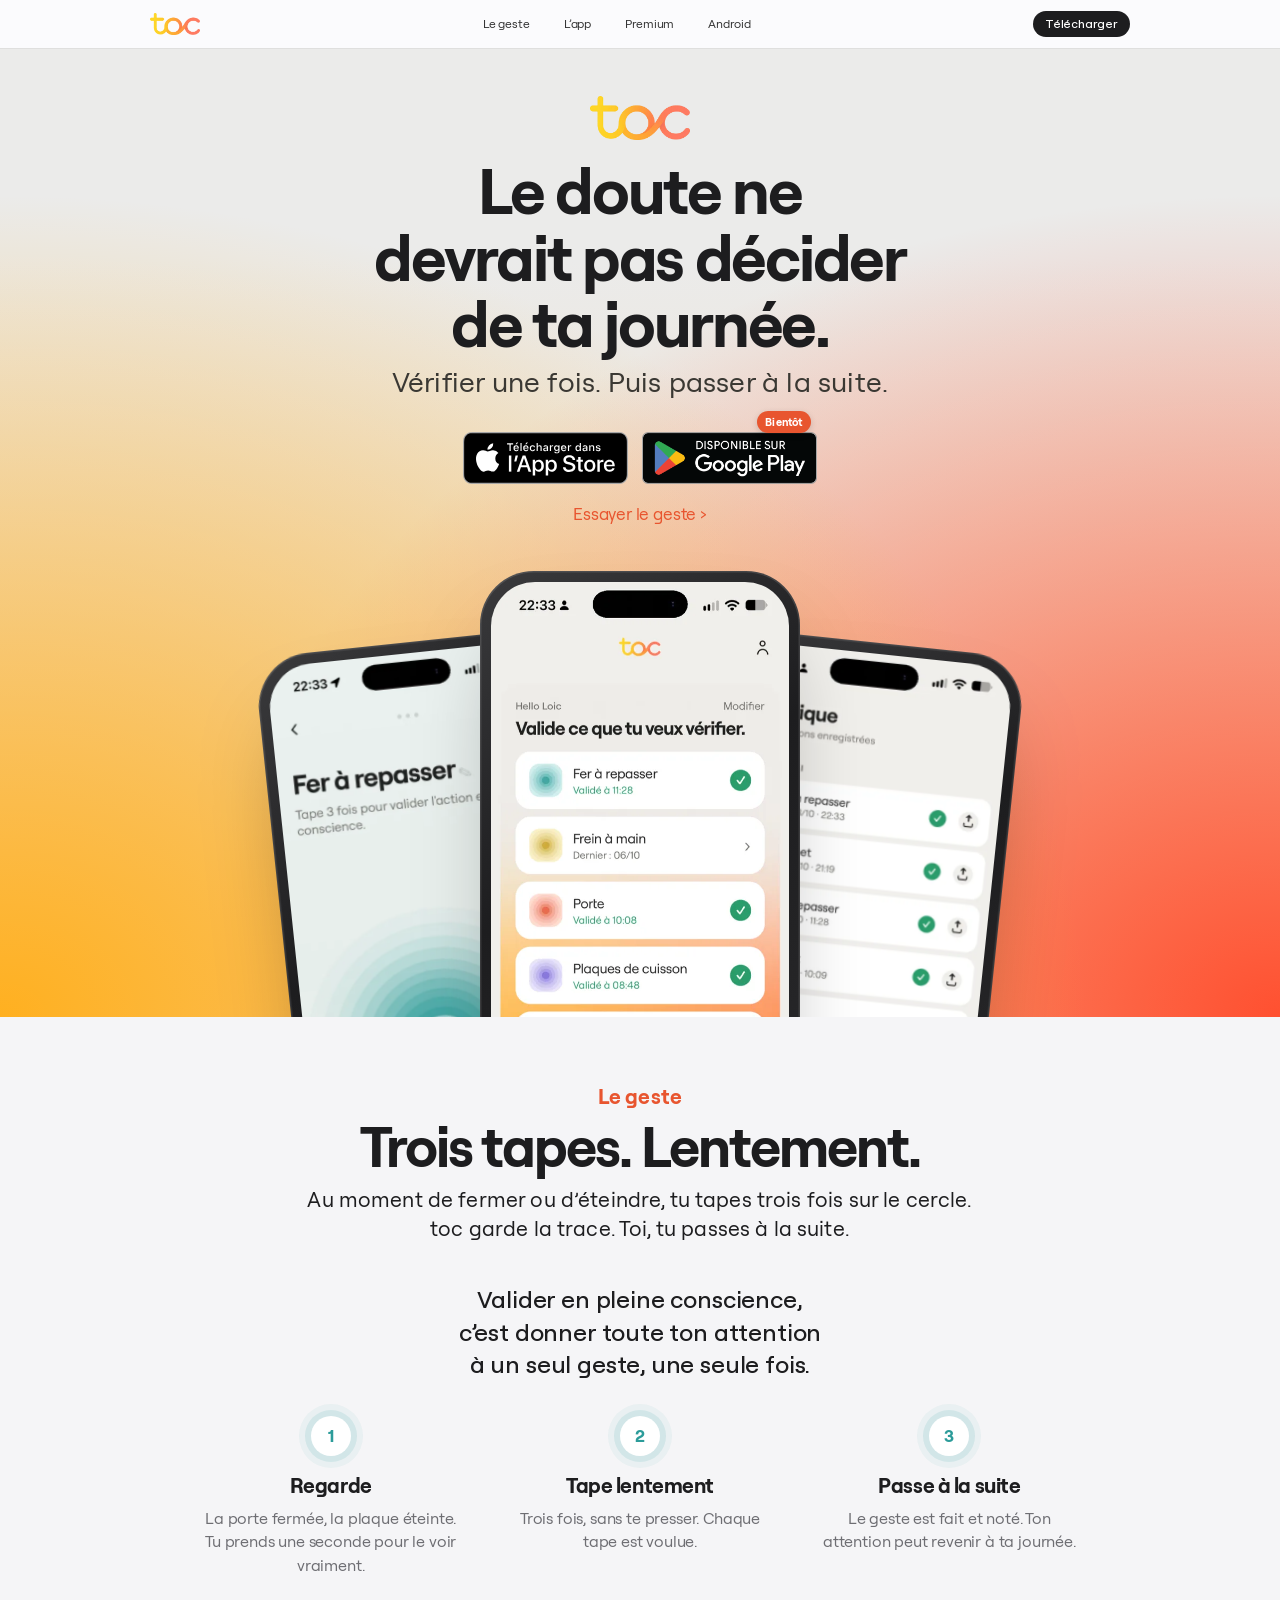
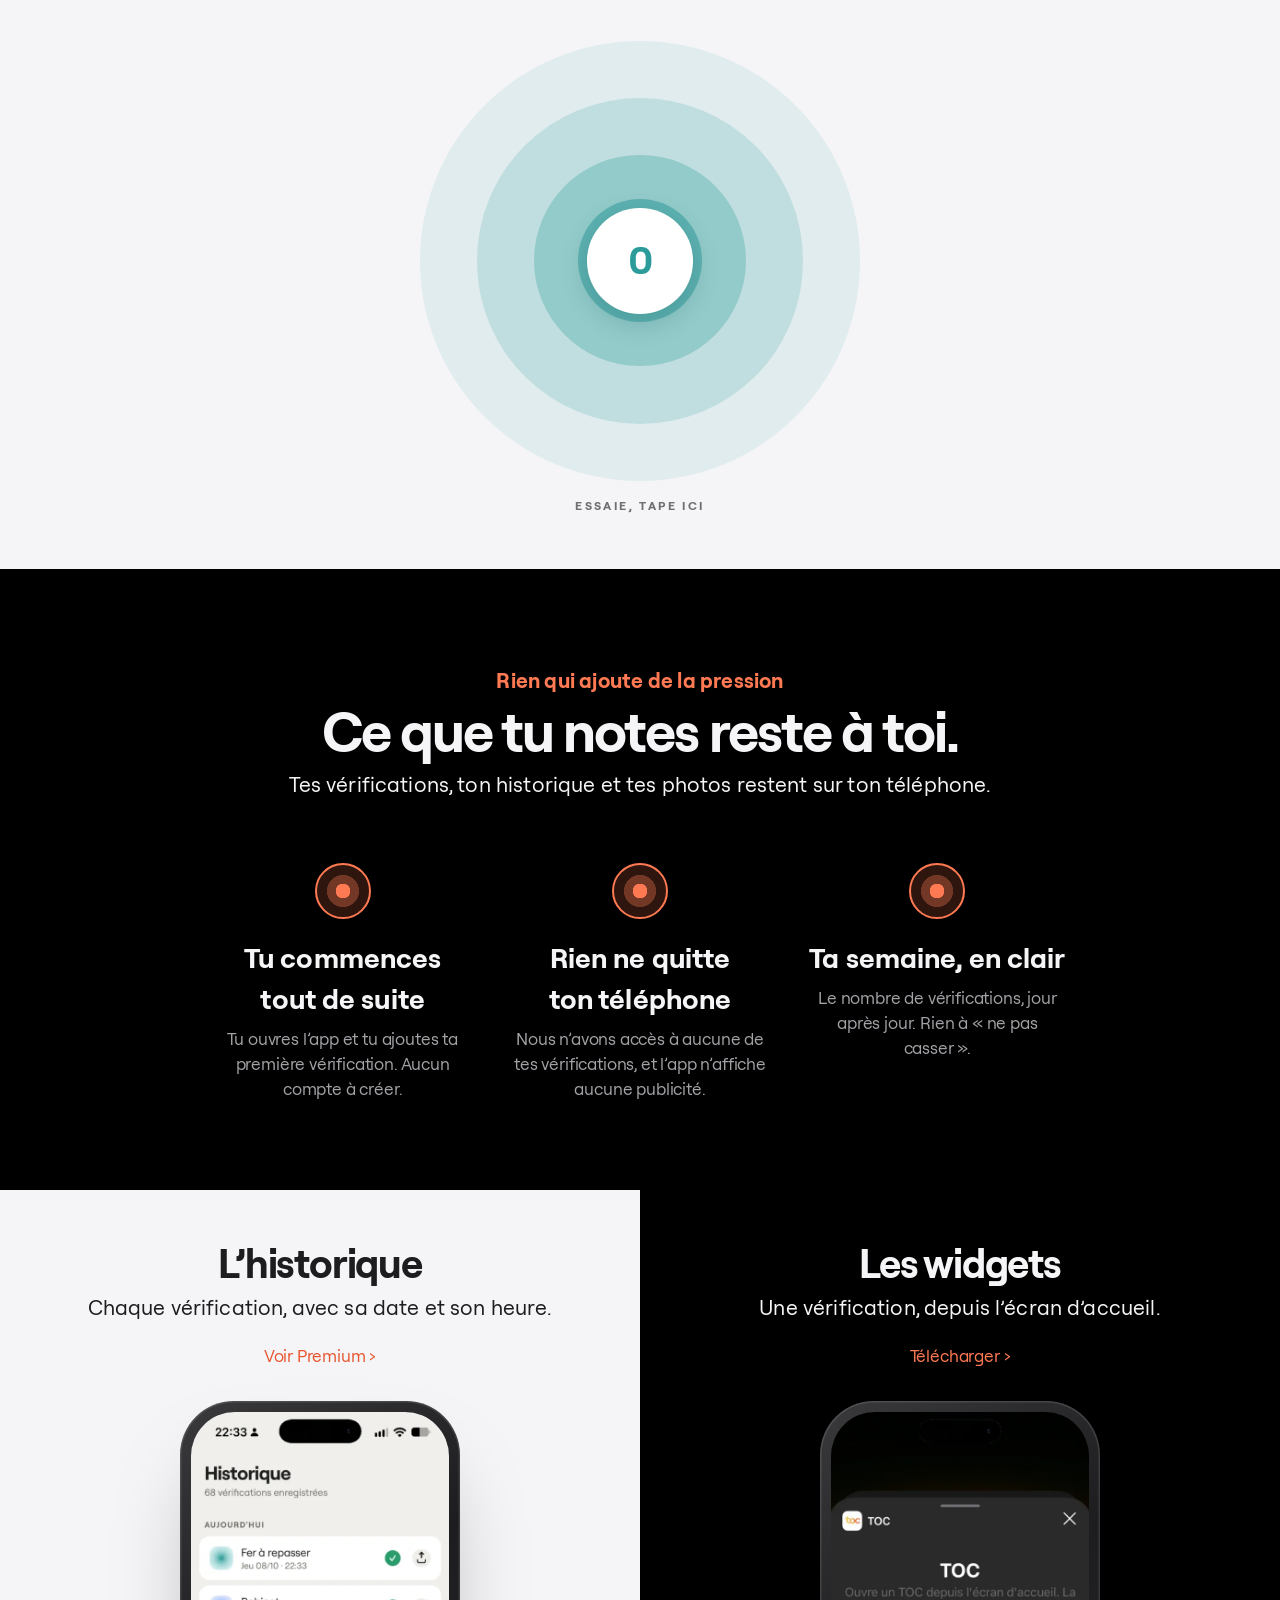
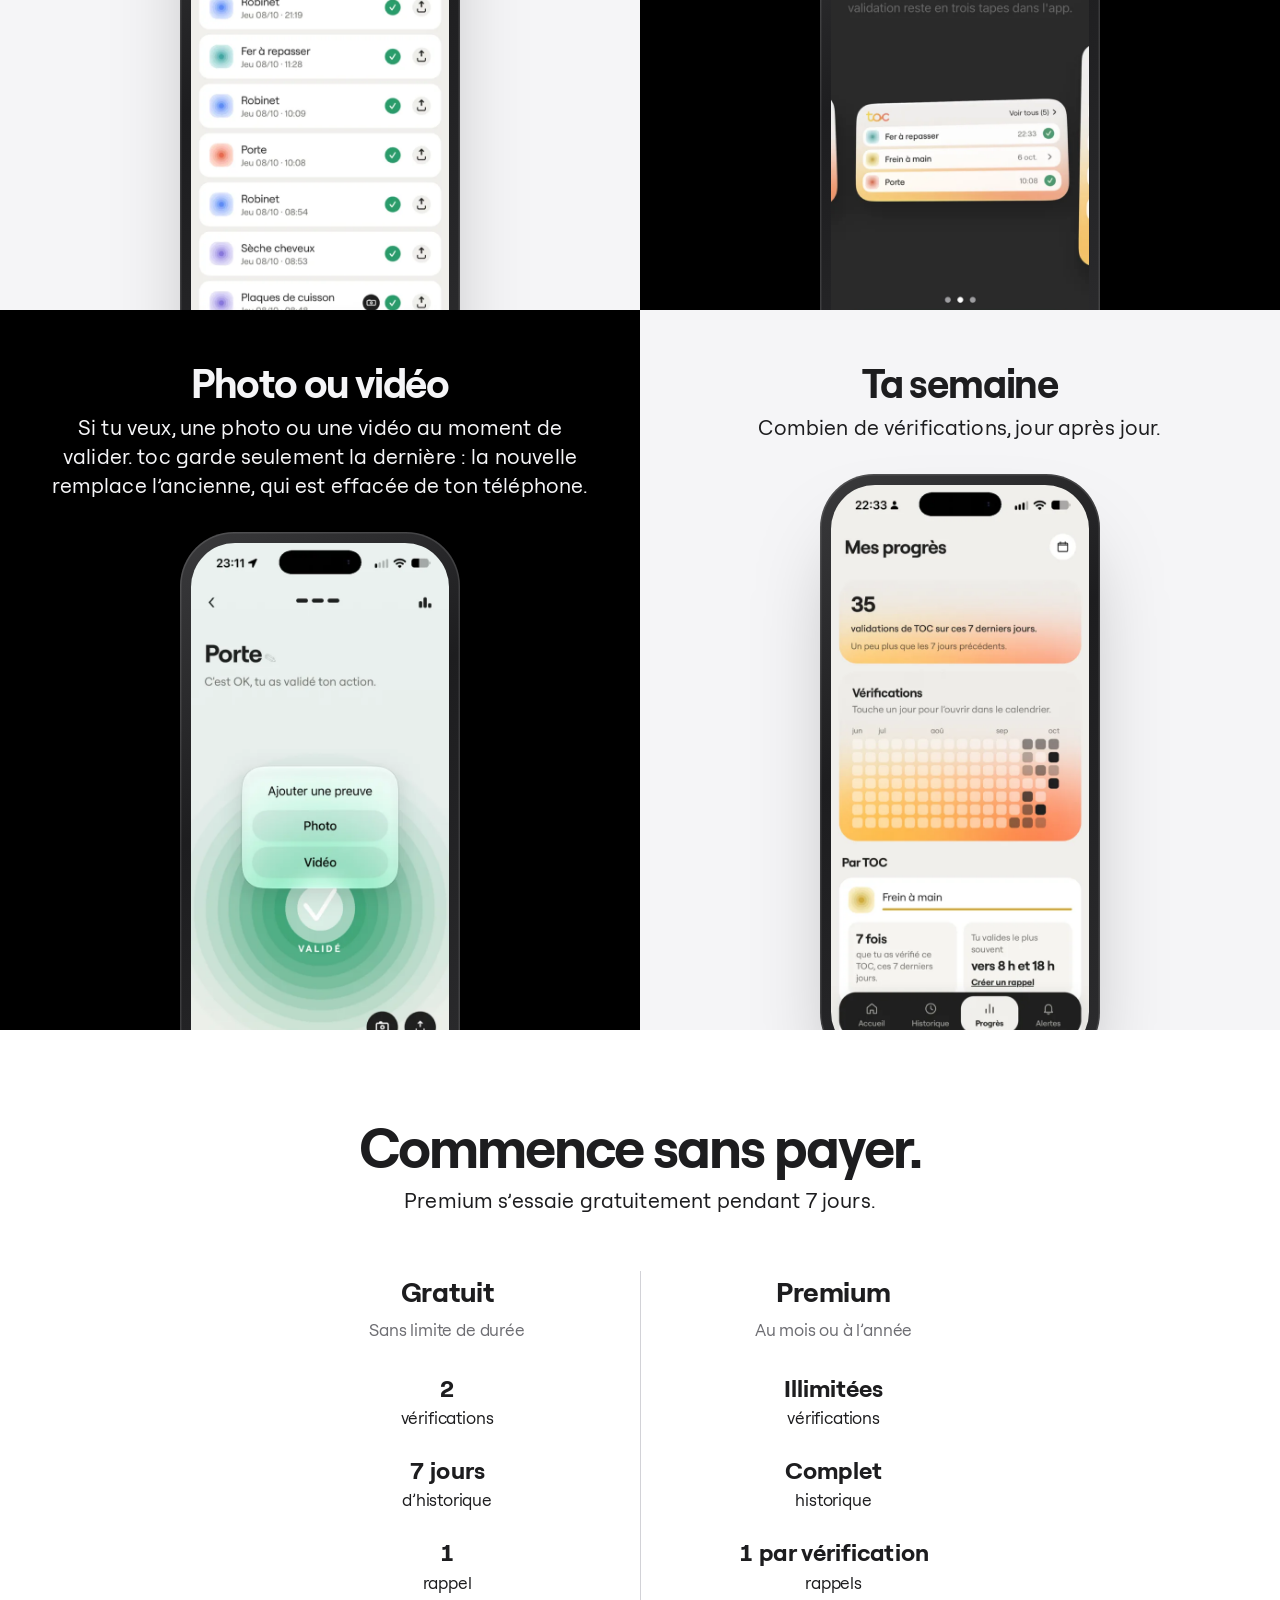
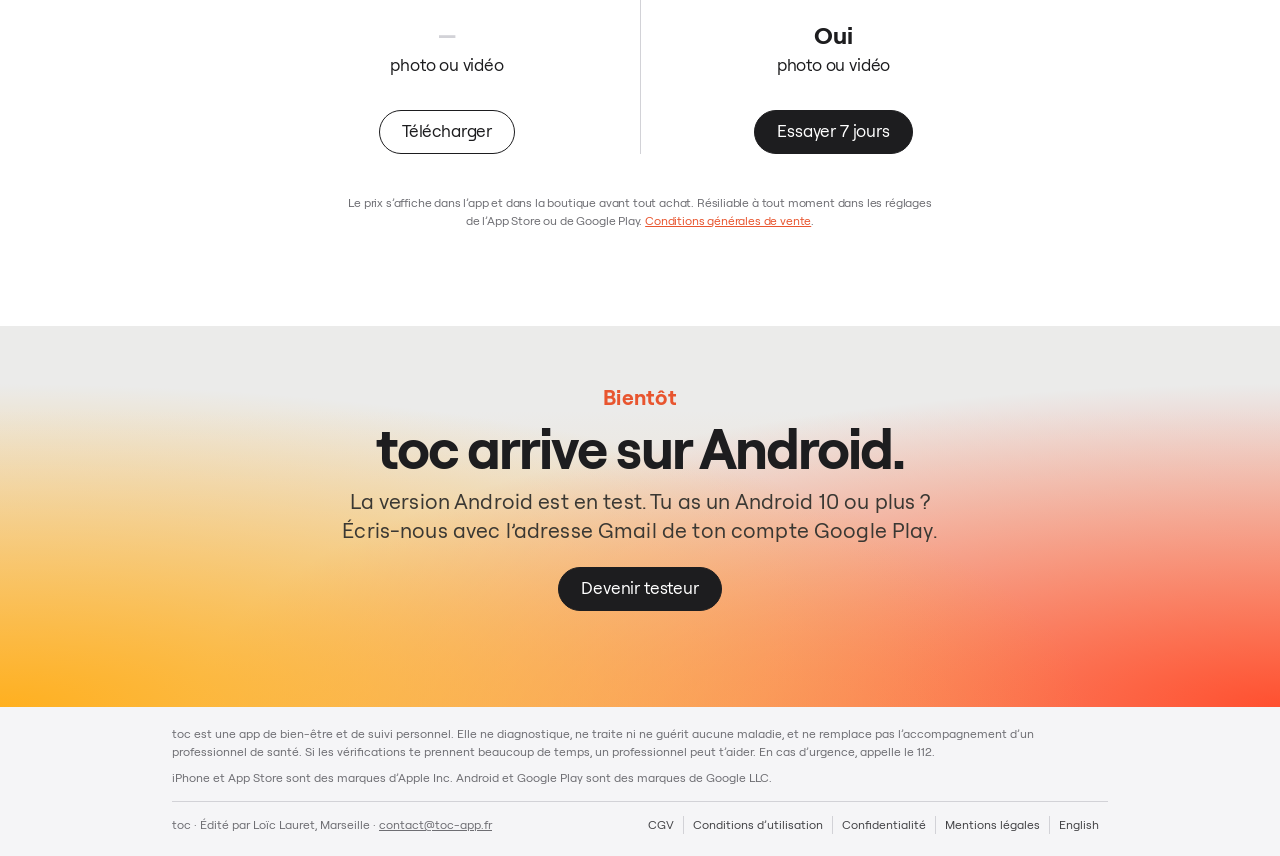
==== index.html @ 249990c8 "Accueil : la tuile Photo ou vidéo précise que seule la dernière preuve est gardée Co-Authored-By: Cl" ====
<!DOCTYPE html>
<html lang="fr">
<head>
<meta charset="utf-8">
<script>document.documentElement.classList.add("js")</script>
<meta name="viewport" content="width=device-width, initial-scale=1, viewport-fit=cover">
<title>toc · Le doute ne devrait pas décider de ta journée</title>
<meta name="description" content="toc aide à valider une vérification du quotidien d'un geste lent, une seule fois, puis à reprendre sa journée. Sans compte : les données restent sur le téléphone.">
<meta property="og:title" content="toc · Le doute ne devrait pas décider de ta journée">
<meta property="og:description" content="La porte, le four, le fer à repasser. Trois tapes lentes, une trace claire, et on avance.">
<meta property="og:type" content="website">
<meta property="og:locale" content="fr_FR">
<meta property="og:image" content="https://toc-app.fr/img/partage.jpg">
<meta property="og:image:width" content="1200">
<meta property="og:image:height" content="630">
<meta name="twitter:card" content="summary_large_image">
<meta property="og:url" content="https://toc-app.fr/">
<meta name="theme-color" content="#ffffff">
<link rel="icon" href="/img/favicon.png">
<link rel="apple-touch-icon" href="/img/apple-touch-icon.png">
<link rel="canonical" href="https://toc-app.fr/">
<link rel="preload" href="/fonts/roobert-bold.woff2" as="font" type="font/woff2" crossorigin>
<link rel="stylesheet" href="/home.css">
<script type="application/ld+json">{"@context": "https://schema.org", "@type": "MobileApplication", "name": "toc", "operatingSystem": "iOS", "applicationCategory": "LifestyleApplication", "description": "toc aide à valider une vérification du quotidien d'un geste lent, une seule fois, puis à reprendre sa journée.", "url": "https://toc-app.fr/", "installUrl": "https://apps.apple.com/fr/app/id6762998398", "inLanguage": ["fr", "en"], "offers": {"@type": "Offer", "price": "0", "priceCurrency": "EUR"}, "author": {"@type": "Person", "name": "Loïc Lauret"}}</script>
</head>
<body>
<a class="skip" href="#contenu">Aller au contenu</a>

<header class="nav">
  <div class="in">
    <a href="/" aria-label="toc, accueil"><img src="/img/logo.webp" alt="toc" width="360" height="157"></a>
    <ul>
      <li><a href="#geste">Le geste</a></li>
      <li><a href="#app">L’app</a></li>
      <li><a href="#premium">Premium</a></li>
      <li><a href="#android">Android</a></li>
    </ul>
    <a class="dl" href="https://apps.apple.com/fr/app/id6762998398">Télécharger</a>
  </div>
</header>

<main id="contenu">
  <!-- 1. Héro -->
  <section class="tile grad hero">
    <div class="copy">
      <img class="logo" src="/img/logo.webp" alt="toc" width="360" height="157">
      <h1>Le doute ne devrait pas décider de ta journée.</h1>
      <p class="sub">Vérifier une fois. Puis passer à la suite.</p>
      <div class="stores">
        <a href="https://apps.apple.com/fr/app/id6762998398"><img src="/img/badge-app-store-fr.svg" alt="Télécharger toc dans l’App Store" width="164" height="52"></a>
        <a class="soon" href="#android"><img src="/img/badge-google-play-fr.png" alt="toc sur Google Play, bientôt : devenir testeur Android" width="175" height="52"><span>Bientôt</span></a>
      </div>
      <p class="try"><a class="more" href="#geste">Essayer le geste</a></p>
    </div>
    <div class="fan" aria-hidden="true">
      <div class="device d2"><img src="/img/trois-tapes.webp" alt="" width="560" height="1240"></div>
      <div class="device d3"><img src="/img/historique.webp" alt="" width="560" height="1240"></div>
      <div class="device d1"><img src="/img/accueil.webp" alt="" width="560" height="1240" fetchpriority="high"></div>
    </div>
  </section>

  <!-- 2. Le geste -->
  <section class="tile gray gesture" id="geste">
    <div class="copy reveal">
      <p class="eyebrow c">Le geste</p>
      <h2 class="t-xl">Trois tapes. Lentement.</h2>
      <p class="sub sm">Au moment de fermer ou d’éteindre, tu tapes trois fois sur le cercle.<br>toc garde la trace. Toi, tu passes à la suite.</p>
      <div class="mindful">
        <p class="mindful-lead">Valider en pleine conscience, c’est donner toute ton attention à un seul geste, une seule fois.</p>
        <ol class="steps">
          <li><b>1</b><strong>Regarde</strong><span>La porte fermée, la plaque éteinte. Tu prends une seconde pour le voir vraiment.</span></li>
          <li><b>2</b><strong>Tape lentement</strong><span>Trois fois, sans te presser. Chaque tape est voulue.</span></li>
          <li><b>3</b><strong>Passe à la suite</strong><span>Le geste est fait et noté. Ton attention peut revenir à ta journée.</span></li>
        </ol>
      </div>
    </div>
    <div class="demo reveal" id="demo">
      <p class="demo-done" aria-live="polite"></p>
      <button type="button" aria-label="Taper pour valider, 0 sur 3">
        <span class="ring"></span><span class="ring"></span><span class="ring"></span><span class="ring"></span>
        <span class="core">0</span>
      </button>
      <p class="demo-label">Essaie, tape ici</p>
    </div>
  </section>

  <!-- 3. Engagement -->
  <section class="tile dark promise">
    <div class="copy reveal">
      <p class="eyebrow c">Rien qui ajoute de la pression</p>
      <h2 class="t-xl">Ce que tu notes reste à toi.</h2>
      <p class="sub sm">Tes vérifications, ton historique et tes photos restent sur ton téléphone.</p>
    </div>
    <ul class="reveal">
      <li><div class="ico" aria-hidden="true"></div><strong>Tu commences tout de suite</strong><span>Tu ouvres l’app et tu ajoutes ta première vérification. Aucun compte à créer.</span></li>
      <li><div class="ico" aria-hidden="true"></div><strong>Rien ne quitte ton téléphone</strong><span>Nous n’avons accès à aucune de tes vérifications, et l’app n’affiche aucune publicité.</span></li>
      <li><div class="ico" aria-hidden="true"></div><strong>Ta semaine, en clair</strong><span>Le nombre de vérifications, jour après jour. Rien à «&nbsp;ne pas casser&nbsp;».</span></li>
    </ul>
  </section>

  <!-- 4. Tuiles par deux -->
  <div class="grid2" id="app">
    <section class="tile gray">
      <div class="copy reveal">
        <h2 class="t-l">L’historique</h2>
        <p class="sub sm">Chaque vérification, avec sa date et son heure.</p>
        <div class="cta"><a class="more" href="#premium">Voir Premium</a></div>
      </div>
      <div class="device"><img src="/img/historique.webp" alt="Historique : les vérifications validées avec leur date et leur heure." width="560" height="1240" loading="lazy"></div>
    </section>
    <section class="tile dark">
      <div class="copy reveal">
        <h2 class="t-l">Les widgets</h2>
        <p class="sub sm">Une vérification, depuis l’écran d’accueil.</p>
        <div class="cta"><a class="more" href="https://apps.apple.com/fr/app/id6762998398">Télécharger</a></div>
      </div>
      <div class="device"><img src="/img/widget.webp" alt="Écran d'accueil de l'iPhone avec les widgets toc." width="560" height="1240" loading="lazy"></div>
    </section>
    <section class="tile dark">
      <div class="copy reveal">
        <h2 class="t-l">Photo ou vidéo</h2>
        <p class="sub sm">Si tu veux, une photo ou une vidéo au moment de valider. toc garde seulement la dernière&nbsp;: la nouvelle remplace l’ancienne, qui est effacée de ton téléphone.</p>
      </div>
      <div class="device"><img src="/img/preuve.webp" alt="Ajout d'une photo au moment de valider une vérification." width="560" height="1240" loading="lazy"></div>
    </section>
    <section class="tile gray">
      <div class="copy reveal">
        <h2 class="t-l">Ta semaine</h2>
        <p class="sub sm">Combien de vérifications, jour après jour.</p>
      </div>
      <div class="device"><img src="/img/progres.webp" alt="Écran Progrès : les vérifications de la semaine." width="560" height="1240" loading="lazy"></div>
    </section>
  </div>

  <!-- 5. Gratuit / Premium -->
  <section class="tile plans" id="premium">
    <div class="copy reveal">
      <h2 class="t-xl">Commence sans payer.</h2>
      <p class="sub sm">Premium s’essaie gratuitement pendant 7 jours.</p>
    </div>
    <div class="cols reveal">
      <div class="col">
        <h3>Gratuit</h3>
        <p class="price">Sans limite de durée</p>
        <ul>
          <li><b>2</b>vérifications</li>
          <li><b>7 jours</b>d’historique</li>
          <li><b>1</b>rappel</li>
          <li><b class="no">—</b>photo ou vidéo</li>
        </ul>
        <a class="btn line" href="https://apps.apple.com/fr/app/id6762998398">Télécharger</a>
      </div>
      <div class="col">
        <h3>Premium</h3>
        <p class="price">Au mois ou à l’année</p>
        <ul>
          <li><b>Illimitées</b>vérifications</li>
          <li><b>Complet</b>historique</li>
          <li><b>1 par vérification</b>rappels</li>
          <li><b>Oui</b>photo ou vidéo</li>
        </ul>
        <a class="btn fill" href="https://apps.apple.com/fr/app/id6762998398">Essayer 7 jours</a>
      </div>
    </div>
    <p class="fine">Le prix s’affiche dans l’app et dans la boutique avant tout achat. Résiliable à tout moment dans les réglages de l’App Store ou de Google Play. <a href="/cgv/">Conditions générales de vente</a>.</p>
  </section>

  <!-- 6. Android -->
  <section class="tile grad" id="android" style="padding-bottom:96px">
    <div class="copy reveal">
      <p class="eyebrow c">Bientôt</p>
      <h2 class="t-xl">toc arrive sur Android.</h2>
      <p class="sub sm">La version Android est en test. Tu as un Android 10 ou plus&nbsp;?<br>Écris-nous avec l’adresse Gmail de ton compte Google Play.</p>
      <div class="cta">
        <a class="btn fill" href="mailto:contact@toc-app.fr?subject=Testeur%20Android%20toc">Devenir testeur</a>
      </div>
    </div>
  </section>
</main>

<footer class="foot">
  <div class="in">
    <div class="notes">
      <p>toc est une app de bien-être et de suivi personnel. Elle ne diagnostique, ne traite ni ne guérit aucune maladie, et ne remplace pas l’accompagnement d’un professionnel de santé. Si les vérifications te prennent beaucoup de temps, un professionnel peut t’aider. En cas d’urgence, appelle le 112.</p>
      <p>iPhone et App Store sont des marques d’Apple Inc. Android et Google Play sont des marques de Google LLC.</p>
    </div>
    <div class="row">
      <span>toc · Édité par Loïc Lauret, Marseille · <a href="mailto:contact@toc-app.fr">contact@toc-app.fr</a></span>
      <nav>
        <a href="/cgv/">CGV</a>
        <a href="/cgu/">Conditions d’utilisation</a>
        <a href="/confidentialite/">Confidentialité</a>
        <a href="/mentions-legales/">Mentions légales</a>
        <a href="/en/">English</a>
      </nav>
    </div>
  </div>
</footer>

<script>
(() => {
  const demo = document.getElementById('demo'); if (!demo) return;
  const btn = demo.querySelector('button'), core = demo.querySelector('.core'), label = demo.querySelector('.demo-label'), done = demo.querySelector('.demo-done');
  let n = 0, timer;
  const step = () => {
    if (n >= 3) { n = 0; demo.classList.remove('done'); core.textContent = '0'; label.textContent = 'Essaie, tape ici'; done.textContent = ''; btn.setAttribute('aria-label', 'Taper pour valider, 0 sur 3'); return; }
    n++;
    core.textContent = n;
    btn.setAttribute('aria-label', 'Taper pour valider, ' + n + ' sur 3');
    demo.classList.add('pulse'); clearTimeout(timer); timer = setTimeout(() => demo.classList.remove('pulse'), 220);
    if (navigator.vibrate) navigator.vibrate(n === 3 ? [12, 60, 12] : 10);
    if (n === 3) {
      const t = new Intl.DateTimeFormat('fr-FR', { hour: '2-digit', minute: '2-digit' }).format(new Date());
      core.textContent = '✓'; label.textContent = 'C’est fait'; done.textContent = 'Validé à ' + t + '. On passe à la suite.';
      demo.classList.add('done');
    }
  };
  // Apple : la réponse part dès le toucher, pas au relâchement ; le clavier passe par click (detail = 0)
  btn.addEventListener('pointerdown', (e) => { if (e.button === 0) { demo.classList.add('touched'); step(); } });
  btn.addEventListener('click', (e) => { if (e.detail === 0) { demo.classList.add('touched'); step(); } });
})();
</script>
<script>
(() => {
  // Les téléphones montent au défilement (transform seulement, désactivé si « réduire les animations »)
  if (matchMedia('(prefers-reduced-motion: reduce)').matches) { document.querySelectorAll('.hero, .fan, .reveal').forEach(el => el.classList.add('in')); return; }
  const clamp = (v, a, b) => Math.min(b, Math.max(a, v));
  const tiles = [...document.querySelectorAll('.grid2 .tile')].map(t => [t, t.querySelector('.device')]).filter(x => x[1]);
  const fan = document.querySelector('.fan'), side = fan ? fan.querySelectorAll('.d2, .d3') : [], main = fan && fan.querySelector('.d1');
  let ticking = false;
  const update = () => {
    ticking = false;
    const vh = innerHeight;
    for (const [t, d] of tiles) {
      const r = t.getBoundingClientRect();
      if (r.bottom < -200 || r.top > vh + 200) continue;
      const p = clamp((vh - r.top) / (vh + r.height), 0, 1);
      // jamais au-dessus du texte de la tuile : on garde 28 px sous le dernier élément du texte
      const copy = t.querySelector('.copy'), minY = copy.offsetTop + copy.offsetHeight + 32 - d.offsetTop;
      // le téléphone se cale juste sous le texte ; il part 90 px plus bas et rejoint sa place quand la tuile est bien visible
      const k = clamp(1 - p * 2.2, 0, 1);
      d.style.setProperty('--y', (minY + k * 220).toFixed(1) + 'px');
      d.style.setProperty('--s', (1 - k * 0.12).toFixed(3));
    }
    if (fan) {
      const p = clamp(scrollY / (vh * 0.8), 0, 1);
      main.style.setProperty('--y', (-p * 160).toFixed(1) + 'px');
      side.forEach(d => { d.style.setProperty('--y', (-p * 90).toFixed(1) + 'px'); d.style.setProperty('--x', (p * 90).toFixed(1) + 'px'); d.style.setProperty('--r', (p * 7).toFixed(2) + 'deg'); });
    }
  };
  addEventListener('scroll', () => { if (!ticking) { ticking = true; requestAnimationFrame(update); } }, { passive: true });
  addEventListener('resize', update);
  update();
  // entrée du héro au chargement
  requestAnimationFrame(() => requestAnimationFrame(() => { document.querySelector('.hero').classList.add('in'); if (fan) fan.classList.add('in'); }));
  // révélation douce des blocs au défilement
  const io = new IntersectionObserver((es) => es.forEach(e => { if (e.isIntersecting) { e.target.classList.add('in'); io.unobserve(e.target); } }), { rootMargin: '0px 0px -12% 0px' });
  document.querySelectorAll('.reveal').forEach(el => io.observe(el));
})();
</script>
</body>
</html>
---- home.css ----
/* toc-app.fr · accueil inspiré d'apple.fr (référence choisie par Loic, 20/11/2026)
   Grandes tuiles pleine largeur ou par deux, texte centré en haut, le produit en grand dessous.
   Habillage neutre (blanc, gris clair, noir) : la couleur vient des écrans de l'app, comme chez Apple. */

@font-face { font-family: "Roobert"; src: url("/fonts/roobert-regular.woff2") format("woff2"); font-weight: 400; font-display: swap; }
@font-face { font-family: "Roobert"; src: url("/fonts/roobert-medium.woff2") format("woff2"); font-weight: 500; font-display: swap; }
@font-face { font-family: "Roobert"; src: url("/fonts/roobert-bold.woff2") format("woff2"); font-weight: 700; font-display: swap; }

:root {
  --f: "Roobert", -apple-system, BlinkMacSystemFont, "SF Pro Display", "SF Pro Text", "Helvetica Neue", Helvetica, Arial, sans-serif;
  --ink: #1d1d1f;
  --ink-2: #6e6e73;
  --paper: #fff;
  --gray: #f5f5f7;
  --black: #000;
  --accent: #e8552f;
  --accent-dark: #ff7a52;
  --ease: cubic-bezier(0.22, 1, 0.36, 1);
  /* dégradé de l'app (DESIGN.md) : crème en haut, jaune-orangé en bas à gauche, rouge-orangé en bas à droite */
  --toc-grad: radial-gradient(ellipse at 0% 100%, #FFB020 0%, rgba(255,176,32,0) 60%), radial-gradient(ellipse at 100% 100%, #FF5030 0%, rgba(255,80,48,0) 60%), linear-gradient(180deg, #EBEBEA 0%, #EBEBEA 22%, #F3D9B8 100%);
}
* { margin: 0; padding: 0; box-sizing: border-box; }
html { -webkit-text-size-adjust: 100%; scroll-behavior: smooth; }
body { font-family: var(--f); background: var(--paper); color: var(--ink); font-size: 17px; line-height: 1.47; letter-spacing: -0.01em; -webkit-font-smoothing: antialiased; }
img { display: block; max-width: 100%; height: auto; }
a { color: inherit; }

/* ---------- barre ---------- */
.nav { position: sticky; top: 0; z-index: 10; height: 48px; background: rgba(251, 251, 253, .8); -webkit-backdrop-filter: saturate(180%) blur(20px); backdrop-filter: saturate(180%) blur(20px); border-bottom: 1px solid rgba(0, 0, 0, .06); }
.nav .in { max-width: 1024px; height: 100%; margin: 0 auto; padding: 0 22px; display: flex; align-items: center; justify-content: space-between; }
.nav img { height: 22px; width: auto; }
.nav ul { list-style: none; display: flex; gap: 34px; font-size: 12px; letter-spacing: -0.01em; }
.nav ul a { text-decoration: none; color: rgba(0, 0, 0, .8); transition: color .2s; }
.nav ul a:hover { color: var(--black); }
.nav .dl { font-size: 12px; font-weight: 500; text-decoration: none; background: var(--ink); color: #fff; padding: 4px 12px; border-radius: 980px; }

/* ---------- tuiles ---------- */
.tile { position: relative; overflow: hidden; text-align: center; background: var(--paper); }
.tile.gray { background: var(--gray); }
.tile.dark { background: var(--black); color: #f5f5f7; }
.tile.grad { background: var(--toc-grad); }
.grad .sub { color: #3a3833; }
.tile .copy { position: relative; z-index: 2; padding: 56px 24px 0; }
.eyebrow { font-size: 21px; font-weight: 700; letter-spacing: .01em; margin-bottom: 6px; }
.eyebrow.c { color: var(--accent); }
.dark .eyebrow.c { color: var(--accent-dark); }
.t-xl { font-size: clamp(40px, 5.6vw, 56px); line-height: 1.07; font-weight: 700; letter-spacing: -0.035em; }
.t-l { font-size: clamp(32px, 4.2vw, 48px); line-height: 1.08; font-weight: 700; letter-spacing: -0.03em; }
.sub { font-size: clamp(19px, 2.2vw, 28px); line-height: 1.14; font-weight: 400; letter-spacing: .007em; margin-top: 8px; }
.sub.sm { font-size: clamp(17px, 1.7vw, 21px); line-height: 1.38; }
.dark .sub { color: #f5f5f7; }
.cta { display: flex; justify-content: center; flex-wrap: wrap; gap: 14px; margin-top: 22px; }
.btn { display: inline-flex; align-items: center; height: 44px; padding: 0 22px; border-radius: 980px; font-size: 17px; font-weight: 400; text-decoration: none; border: 1px solid var(--ink); transition: background .2s, color .2s; }
.btn.fill { background: var(--ink); color: #fff; }
.btn.fill:hover { background: #333336; }
.btn.line { color: var(--ink); }
.btn.line:hover { background: var(--ink); color: #fff; }
.dark .btn { border-color: #f5f5f7; }
.dark .btn.fill { background: #f5f5f7; color: var(--black); }
.dark .btn.line { color: #f5f5f7; }
.more { color: var(--accent); text-decoration: none; font-size: 17px; }
.dark .more { color: var(--accent-dark); }
.more::after { content: " ›"; }
.more:hover { text-decoration: underline; }

/* ---------- l'appareil ---------- */
.device { position: relative; width: 300px; border-radius: 54px; padding: 11px; background: linear-gradient(145deg, #3a3a3c, #1d1d1f 40%, #2c2c2e); box-shadow: inset 0 0 0 1.5px rgba(255,255,255,.12), 0 50px 90px -30px rgba(0,0,0,.35); }
.device img { width: 100%; aspect-ratio: 560 / 1240; object-fit: cover; border-radius: 44px; background: #f0efeb; }

/* héro : trois appareils en éventail */
.hero .copy { padding-top: 48px; }
.hero h1 { font-size: clamp(40px, 5.2vw, 64px); line-height: 1.04; font-weight: 700; letter-spacing: -0.036em; max-width: 15ch; margin: 0 auto; text-wrap: balance; }
.hero .logo { height: 44px; width: auto; margin: 0 auto 18px; }
.fan { position: relative; height: 470px; margin-top: 20px; }
.fan .device { position: absolute; left: 50%; top: 24px; }
.fan .d1 { transform: translateX(-50%) translateY(calc(var(--y, 0px) + var(--e))); z-index: 3; width: 320px; }
.fan .d2 { transform: translateX(calc(-118% - var(--x, 0px) + var(--ex))) translateY(calc(70px + var(--y, 0px) + var(--e))) rotate(calc(-6deg - var(--r, 0deg) + var(--er))); z-index: 2; }
.fan .d3 { transform: translateX(calc(18% + var(--x, 0px) - var(--ex))) translateY(calc(70px + var(--y, 0px) + var(--e))) rotate(calc(6deg + var(--r, 0deg) - var(--er))); z-index: 2; }

/* geste */
.gesture .copy { padding-top: 64px; }
.demo { position: relative; width: min(440px, 82vw); aspect-ratio: 1; margin: 64px auto 88px; display: grid; place-items: center; --c: #2C9C9A; }
.demo button { all: unset; cursor: pointer; position: relative; width: 100%; aspect-ratio: 1; border-radius: 50%; display: grid; place-items: center; -webkit-tap-highlight-color: transparent; }
.demo button:focus-visible { outline: 3px solid var(--ink); outline-offset: 6px; }
.ring { position: absolute; border-radius: 50%; background: var(--c); transition: transform .9s var(--ease), opacity .9s var(--ease); }
.ring:nth-child(1) { inset: 0; opacity: .1; }
.ring:nth-child(2) { inset: 13%; opacity: .18; }
.ring:nth-child(3) { inset: 26%; opacity: .3; }
.ring:nth-child(4) { inset: 36%; opacity: .52; }
.core { position: relative; width: 24%; aspect-ratio: 1; border-radius: 50%; background: #fff; display: grid; place-items: center; font-size: 38px; font-weight: 700; color: var(--c); box-shadow: 0 8px 26px rgba(20, 90, 90, .25); font-variant-numeric: tabular-nums; transition: transform .5s var(--ease), color .4s; }
.demo.pulse .core { transform: scale(.9); }
.demo.pulse .ring { transform: scale(1.03); }
.demo-label { position: absolute; bottom: -34px; left: 0; right: 0; font-size: 12px; font-weight: 700; letter-spacing: .2em; text-transform: uppercase; color: var(--ink-2); }
.demo-done { position: absolute; top: -40px; left: 0; right: 0; font-size: 17px; font-weight: 500; color: #2A9D6B; opacity: 0; transition: opacity .6s var(--ease); }
.demo.done .demo-done { opacity: 1; }
.demo.done .ring { opacity: .07; }
.demo.done .core { color: #2A9D6B; }

/* engagement (noir) */
.promise { padding-bottom: 88px; }
.promise .copy { padding-top: 96px; }
.promise ul { list-style: none; display: grid; grid-template-columns: repeat(3, minmax(0, 1fr)); gap: 40px; max-width: 900px; margin: 64px auto 0; padding: 0 24px; }
.promise li strong { display: block; font-size: 28px; font-weight: 700; letter-spacing: .004em; }
.promise li span { display: block; margin-top: 8px; color: #a1a1a6; font-size: 17px; }
.promise .ico { width: 56px; height: 56px; margin: 0 auto 18px; border-radius: 50%; border: 2px solid #f5f5f7; position: relative; }
.promise .ico { border: 0; background: radial-gradient(circle, var(--accent-dark) 0 18%, rgba(255,122,82,.45) 19% 40%, rgba(255,122,82,.18) 41% 66%, transparent 67%); }

/* grille de tuiles par deux */
.grid2 { display: grid; grid-template-columns: 1fr 1fr; gap: 0; padding: 0; }
.grid2 .tile { height: 720px; }
.grid2 .copy { padding-top: 52px; }
.grid2 .t-l { font-size: clamp(30px, 3.2vw, 40px); }
.grid2 .device { position: absolute; left: 50%; bottom: -230px; transform: translateX(-50%) translateY(var(--y, 0px)) scale(var(--s, 1)); transform-origin: 50% 0; width: 280px; will-change: transform; }

/* tarifs */
.plans { padding-bottom: 96px; }
.plans .copy { padding-top: 88px; }
.cols { display: grid; grid-template-columns: 1fr 1fr; max-width: 820px; margin: 56px auto 0; padding: 0 24px; }
.col { padding: 0 32px; }
.col + .col { border-left: 1px solid #d2d2d7; }
.col h3 { font-size: 28px; font-weight: 700; }
.col .price { color: var(--ink-2); margin-top: 6px; font-size: 17px; }
.col ul { list-style: none; margin-top: 28px; display: grid; gap: 22px; }
.col li { font-size: 17px; }
.col li b { display: block; font-size: 24px; font-weight: 700; letter-spacing: .004em; }
.col li .no { color: #d2d2d7; }
.col .btn { margin-top: 32px; }
.fine { max-width: 640px; margin: 40px auto 0; padding: 0 24px; font-size: 12px; color: var(--ink-2); line-height: 1.5; }
.fine a { color: var(--accent); }

/* pied (façon Apple) */
.foot { background: var(--gray); color: var(--ink-2); font-size: 12px; line-height: 1.5; }
.foot .in { max-width: 980px; margin: 0 auto; padding: 18px 22px 22px; }
.foot .notes { padding-bottom: 14px; border-bottom: 1px solid #d2d2d7; }
.foot .notes p + p { margin-top: 8px; }
.foot .row { display: flex; flex-wrap: wrap; justify-content: space-between; gap: 10px; padding-top: 14px; }
.foot nav { display: flex; flex-wrap: wrap; }
.foot nav a { text-decoration: none; color: #424245; padding: 0 9px; border-left: 1px solid #d2d2d7; }
.foot nav a:first-child { padding-left: 0; border-left: 0; }
.foot nav a:hover { text-decoration: underline; }

@media (prefers-reduced-motion: reduce) { html { scroll-behavior: auto; } * { transition-duration: .01ms !important; } }

/* ---------- tablette / téléphone ---------- */
@media (max-width: 834px) {
  .nav ul { display: none; }
  .fan { height: 520px; }
  .fan .device { width: 230px; padding: 9px; border-radius: 44px; }
  .fan .device img { border-radius: 36px; }
  .fan .d1 { width: 250px; }
  .fan .d2 { transform: translateX(calc(-112% - var(--x, 0px) + var(--ex))) translateY(calc(60px + var(--y, 0px) + var(--e))) rotate(calc(-6deg - var(--r, 0deg) + var(--er))); }
  .fan .d3 { transform: translateX(calc(12% + var(--x, 0px) - var(--ex))) translateY(calc(60px + var(--y, 0px) + var(--e))) rotate(calc(6deg + var(--r, 0deg) - var(--er))); }
  .grid2 { grid-template-columns: 1fr; }
  .grid2 .tile { height: 660px; }
  .promise ul { grid-template-columns: 1fr; gap: 36px; }
}
@media (max-width: 480px) {
  .hero .logo { height: 36px; }
  .fan { height: 430px; margin-top: 40px; }
  .fan .device { width: 180px; padding: 7px; border-radius: 36px; }
  .fan .device img { border-radius: 30px; }
  .fan .d1 { width: 200px; }
  .grid2 .device { width: 240px; bottom: -200px; }
  .cols { grid-template-columns: 1fr; gap: 40px; }
  .col { padding: 0; }
  .col + .col { border-left: 0; border-top: 1px solid #d2d2d7; padding-top: 40px; }
  .btn { font-size: 16px; height: 42px; }
}

/* ---------- finitions (audits Vercel, Apple, accessibilité) ---------- */
.skip { position: absolute; left: 12px; top: -60px; z-index: 20; background: var(--ink); color: #fff; padding: 10px 16px; border-radius: 10px; text-decoration: none; font-size: 15px; }
.skip:focus { top: 12px; }
[id] { scroll-margin-top: 64px; }
a:focus-visible, .btn:focus-visible { outline: 3px solid var(--accent); outline-offset: 3px; border-radius: 980px; }
.btn { transition: background .2s, color .2s, transform .1s ease-out; touch-action: manipulation; }
.btn:active { transform: scale(.97); }
.demo button { touch-action: manipulation; user-select: none; -webkit-user-select: none; }
.nav { border-bottom: 0; box-shadow: 0 1px 0 rgba(0, 0, 0, .05); }
.foot { letter-spacing: 0; }
.col li b, .core { font-variant-numeric: tabular-nums; }
@media (prefers-reduced-transparency: reduce) { .nav { background: #fbfbfd; -webkit-backdrop-filter: none; backdrop-filter: none; } }
@media (prefers-contrast: more) { .sub, .col .price, .fine, .foot { color: var(--ink); } }
.promise li strong, .t-l, .t-xl, .sub { text-wrap: balance; }
.fan .device { will-change: transform; }

/* ---------- animations renforcées ---------- */
@property --e  { syntax: "<length>"; inherits: true; initial-value: 0px; }
@property --ex { syntax: "<length>"; inherits: true; initial-value: 0px; }
@property --er { syntax: "<angle>";  inherits: true; initial-value: 0deg; }
.fan { --e: 0px; --ex: 0px; --er: 0deg; }
.js .fan:not(.in) { --e: 320px; --ex: 150px; --er: 6deg; }
.fan .device { transition: --e 1.3s var(--ease), --ex 1.1s var(--ease) .35s, --er 1.1s var(--ease) .35s; }
.fan .d1 { transition-delay: .1s; }
.js .hero .copy > * { opacity: 0; transform: translateY(24px); transition: opacity .9s var(--ease), transform .9s var(--ease); }
.js .hero.in .copy > * { opacity: 1; transform: none; }
.hero .copy > :nth-child(2) { transition-delay: .08s; } .hero .copy > :nth-child(3) { transition-delay: .16s; } .hero .copy > :nth-child(4) { transition-delay: .24s; }
.js .reveal { opacity: 0; transform: translateY(36px); transition: opacity 1s var(--ease), transform 1s var(--ease); }
.js .reveal.in { opacity: 1; transform: none; }
/* le cercle respire tant qu'on ne l'a pas touché */
@keyframes breathe { 0%, 100% { transform: scale(1); } 50% { transform: scale(1.07); } }
.demo:not(.touched) .ring { animation: breathe 3.2s ease-in-out infinite; }
.demo:not(.touched) .ring:nth-child(2) { animation-delay: .15s; }
.demo:not(.touched) .ring:nth-child(3) { animation-delay: .3s; }
.demo:not(.touched) .ring:nth-child(4) { animation-delay: .45s; }
/* onde autour des icônes */
@keyframes ripple { from { transform: scale(.7); opacity: .9; } to { transform: scale(1.7); opacity: 0; } }
.promise .ico::after { content: ""; position: absolute; inset: 0; border-radius: 50%; border: 2px solid var(--accent-dark); animation: ripple 2.6s var(--ease) infinite; }
.promise li:nth-child(2) .ico::after { animation-delay: .5s; }
.promise li:nth-child(3) .ico::after { animation-delay: 1s; }
@media (prefers-reduced-motion: reduce) {
  .js .fan:not(.in) { --e: 0px; --ex: 0px; --er: 0deg; }
  .js .hero .copy > *, .js .reveal { opacity: 1; transform: none; }
  .demo .ring, .promise .ico::after { animation: none !important; }
}

/* badges des boutiques (officiels, non modifiés) */
.stores { display: flex; justify-content: center; align-items: center; flex-wrap: wrap; gap: 14px; margin-top: 34px; }
.stores a { position: relative; display: block; border-radius: 10px; transition: transform .1s ease-out; touch-action: manipulation; }
.stores a:active { transform: scale(.97); }
.stores img { height: 52px; width: auto; }
.stores .soon span { position: absolute; top: -21px; right: 6px; background: var(--accent); color: #fff; font-size: 11px; font-weight: 700; letter-spacing: .02em; padding: 3px 8px; border-radius: 980px; box-shadow: 0 2px 6px rgba(0,0,0,.15); }
.try { margin-top: 18px; }
.js .hero .copy > :nth-child(5) { transition-delay: .32s; }
@media (max-width: 480px) { .stores img { height: 46px; } .stores { gap: 10px; } }

/* pleine conscience : trois temps du geste */
.mindful { max-width: 900px; margin: 40px auto 0; }
.mindful-lead { font-size: clamp(19px, 2vw, 24px); line-height: 1.35; font-weight: 500; max-width: 30ch; margin: 0 auto; text-wrap: balance; }
.steps { list-style: none; display: grid; grid-template-columns: repeat(3, minmax(0, 1fr)); gap: 28px; margin-top: 36px; text-align: center; }
.steps b { display: grid; place-items: center; width: 40px; height: 40px; margin: 0 auto 14px; border-radius: 50%; background: #fff; color: #2C9C9A; font-size: 17px; font-weight: 700; box-shadow: 0 0 0 6px rgba(44,156,154,.12), 0 0 0 12px rgba(44,156,154,.06); }
.steps strong { display: block; font-size: 21px; font-weight: 700; letter-spacing: -0.02em; }
.steps span { display: block; margin-top: 6px; color: var(--ink-2); font-size: 16px; line-height: 1.45; max-width: 26ch; margin-left: auto; margin-right: auto; }
@media (max-width: 700px) { .steps { grid-template-columns: 1fr; gap: 26px; } }
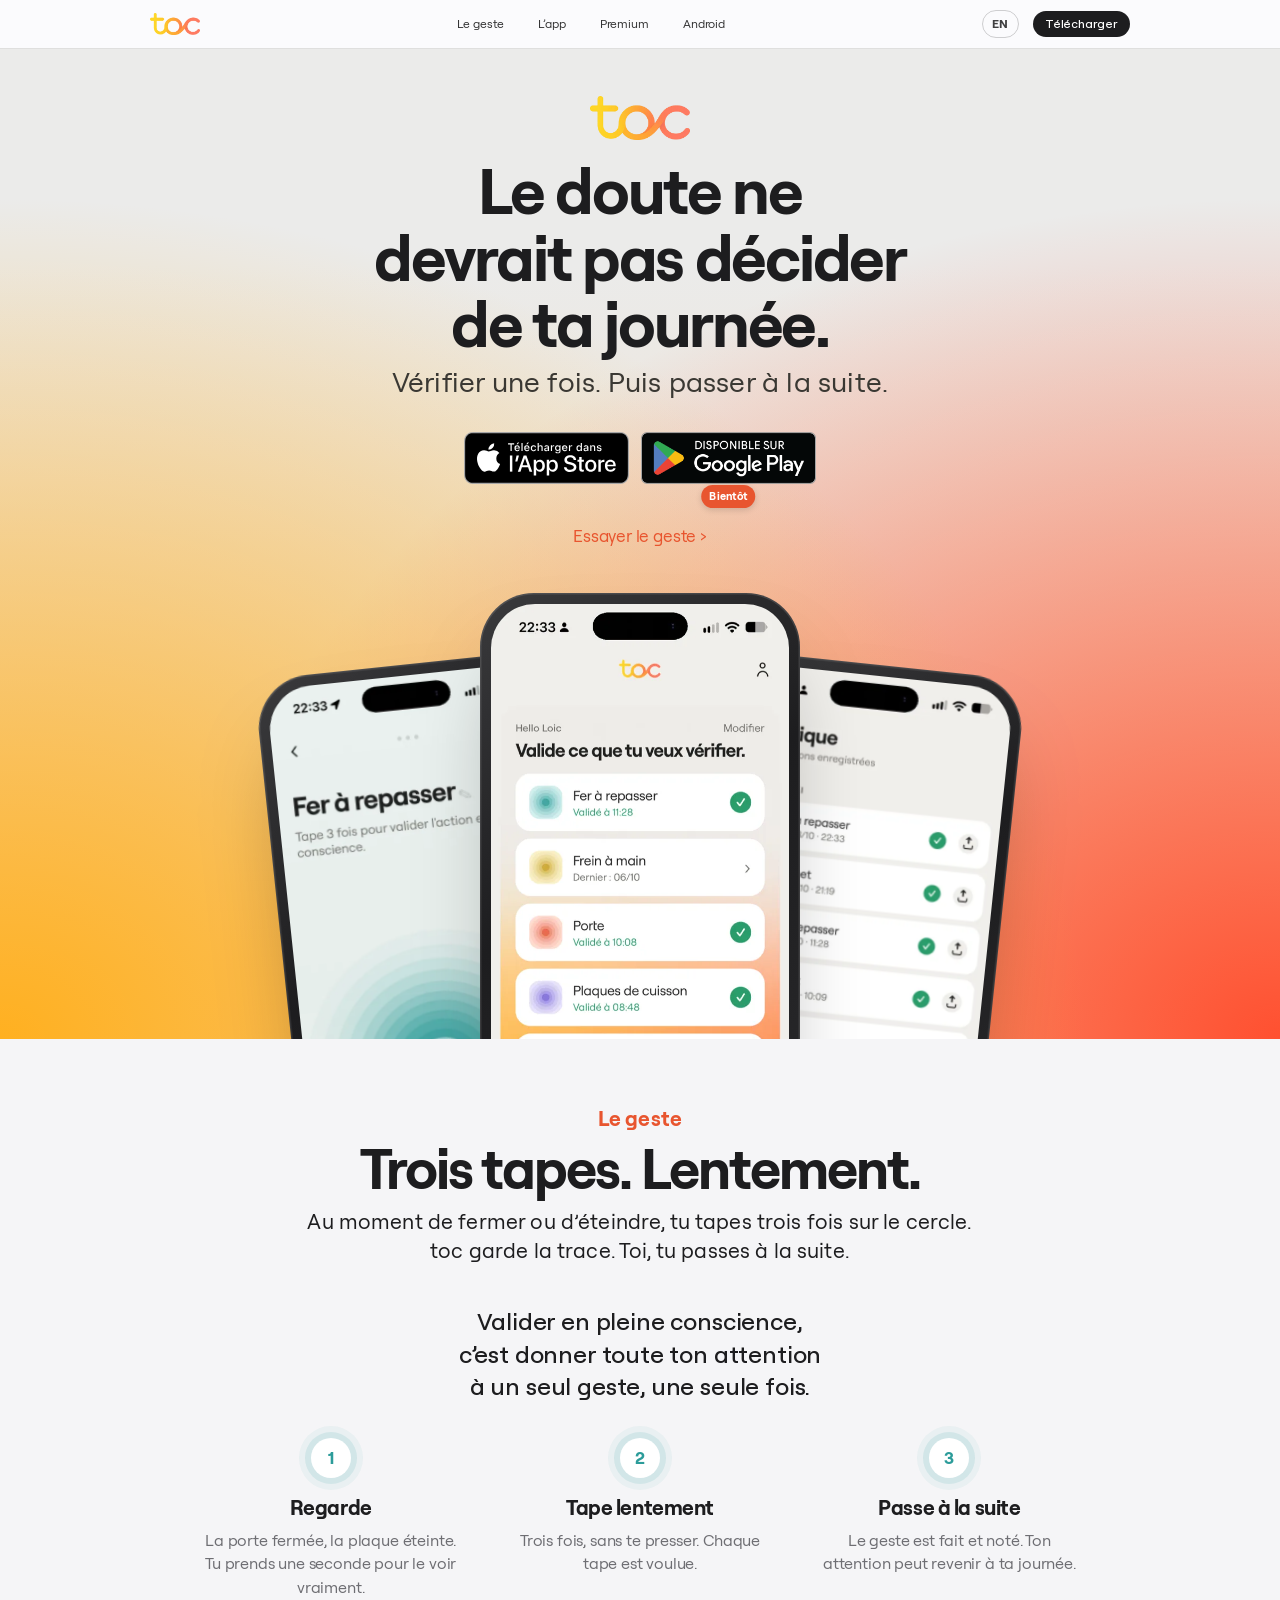
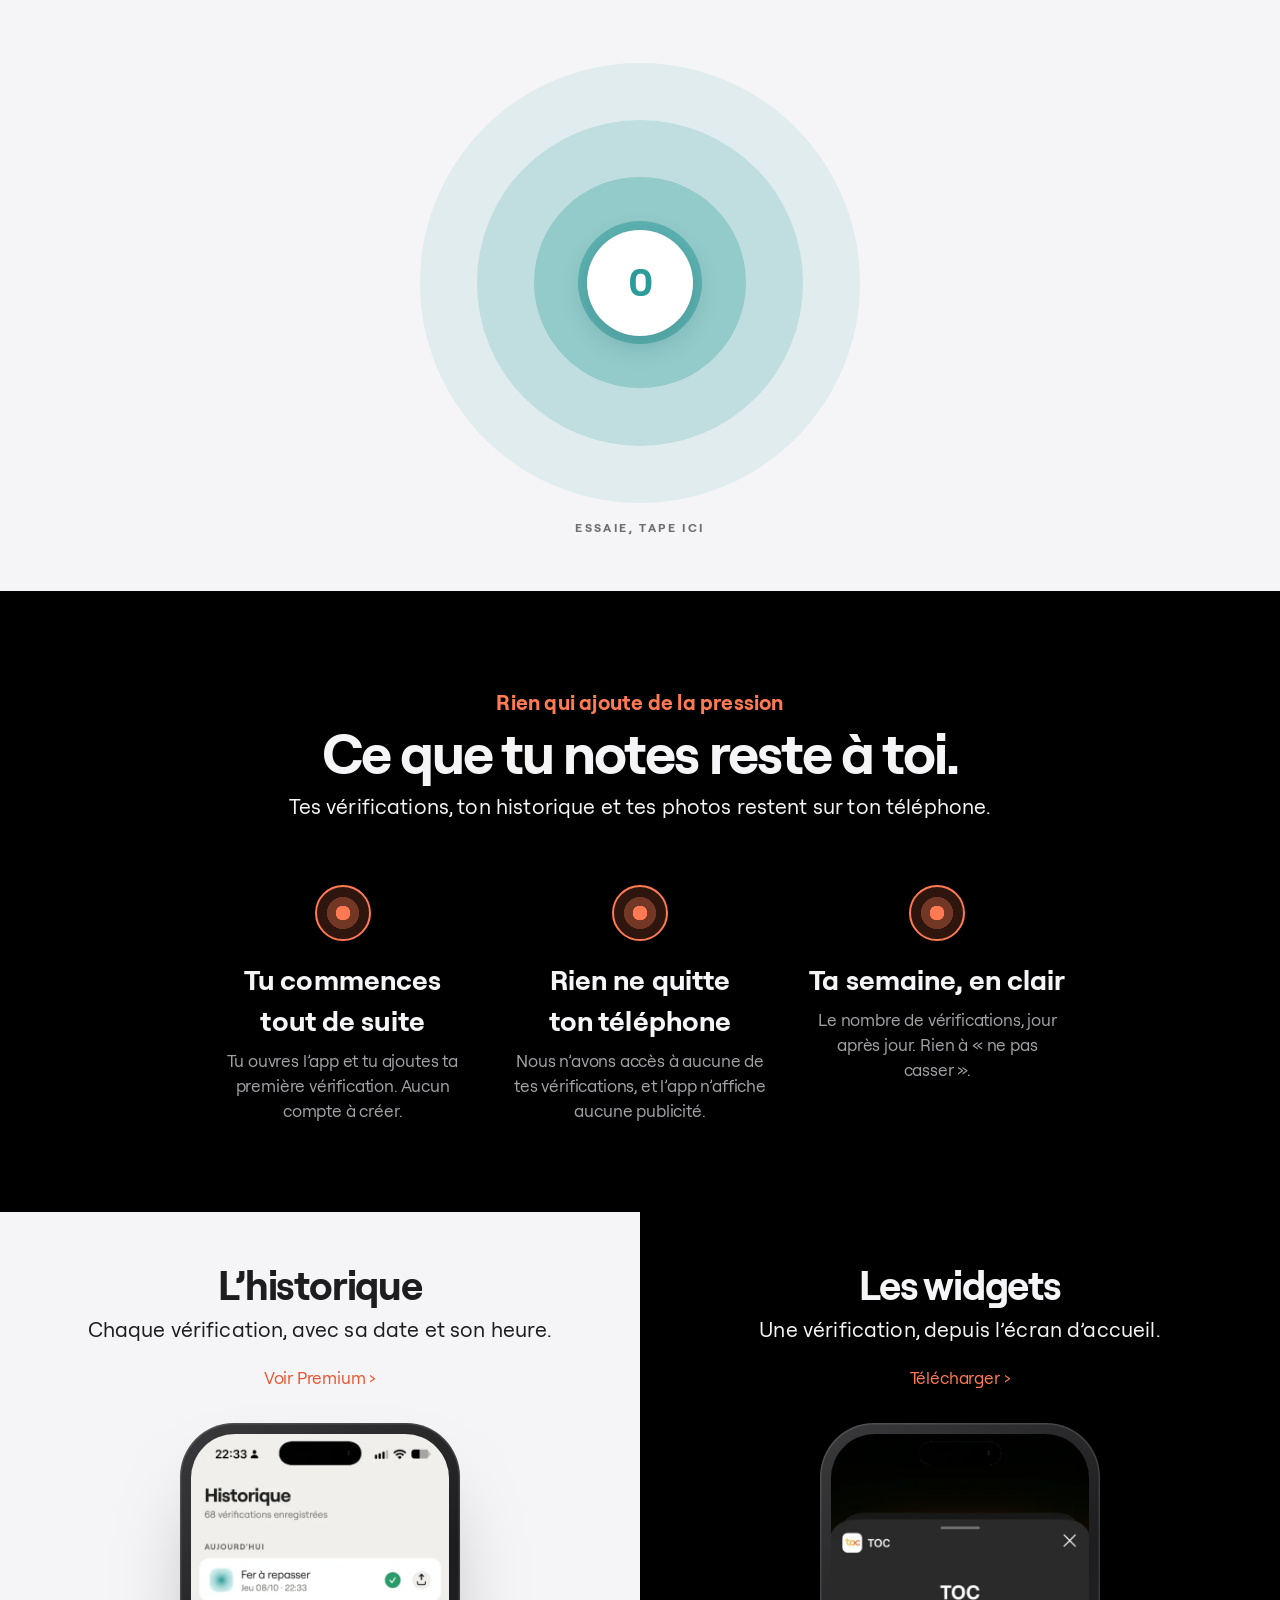
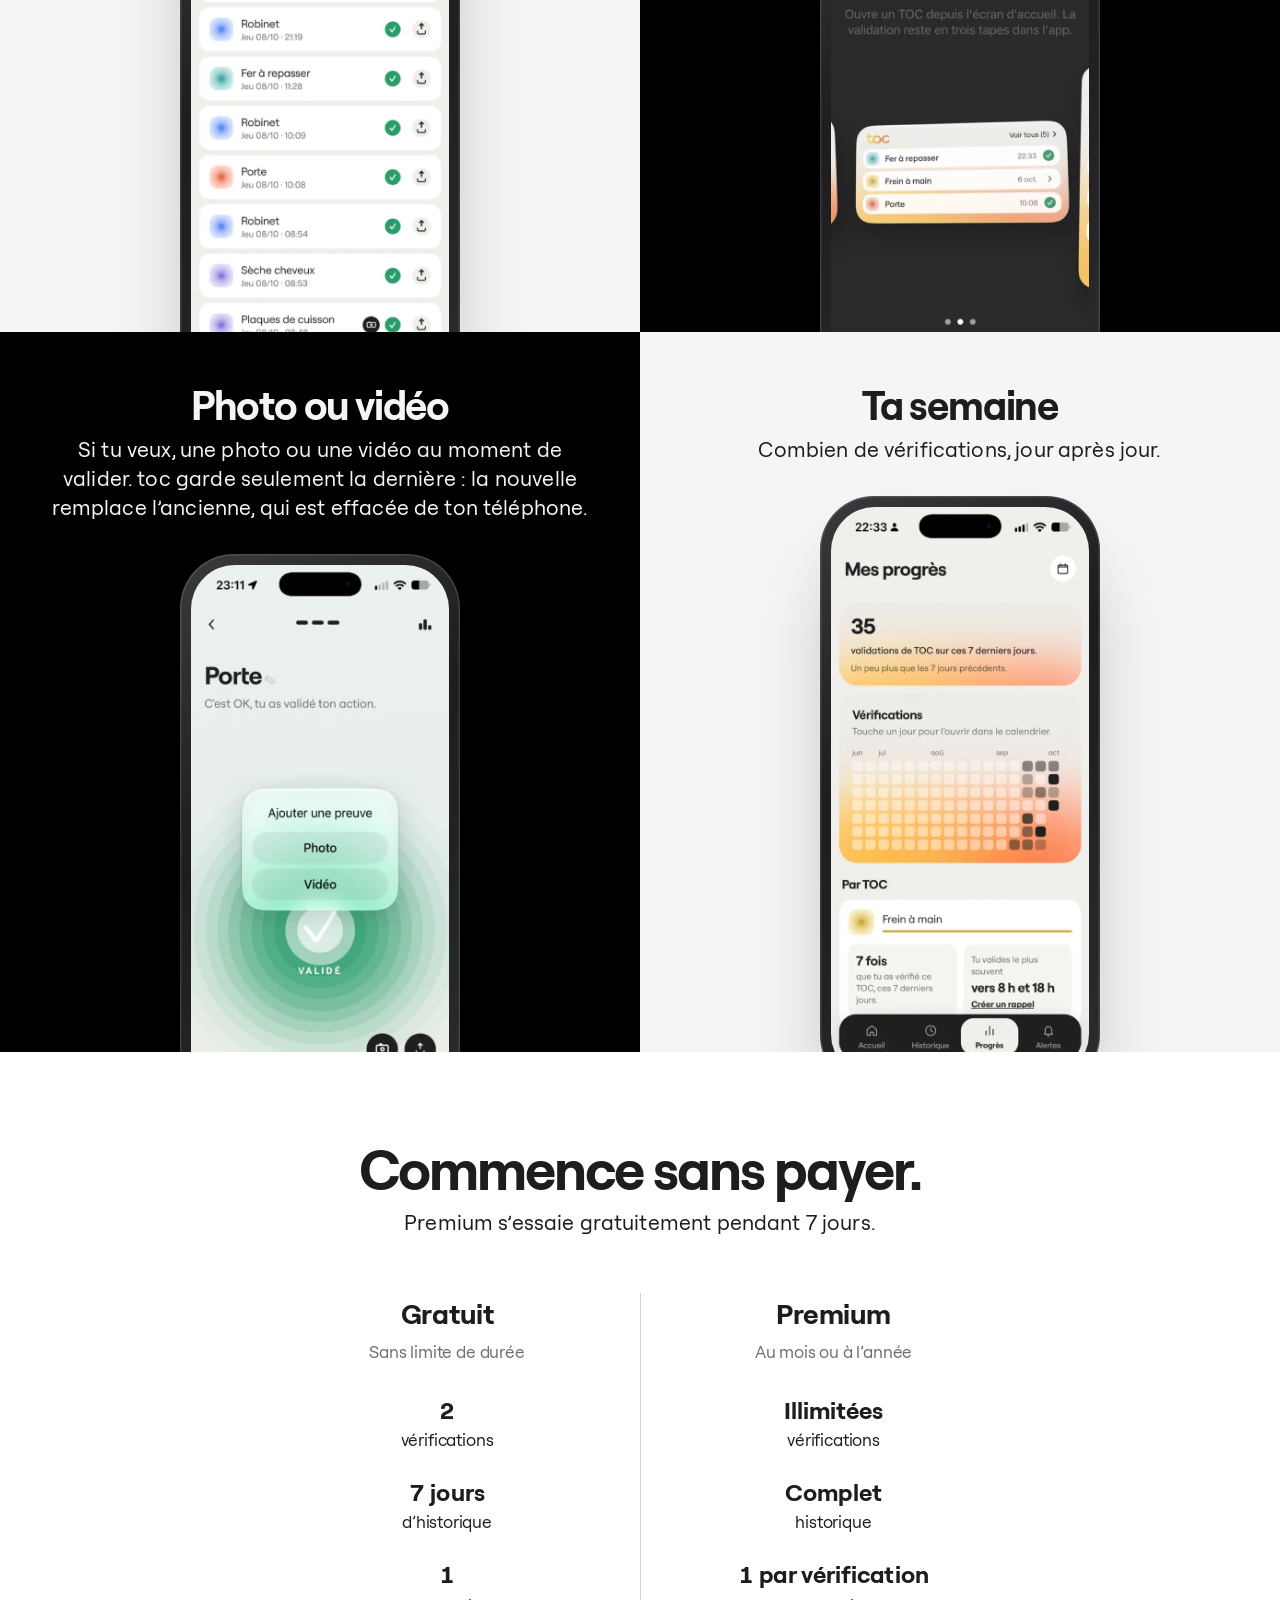
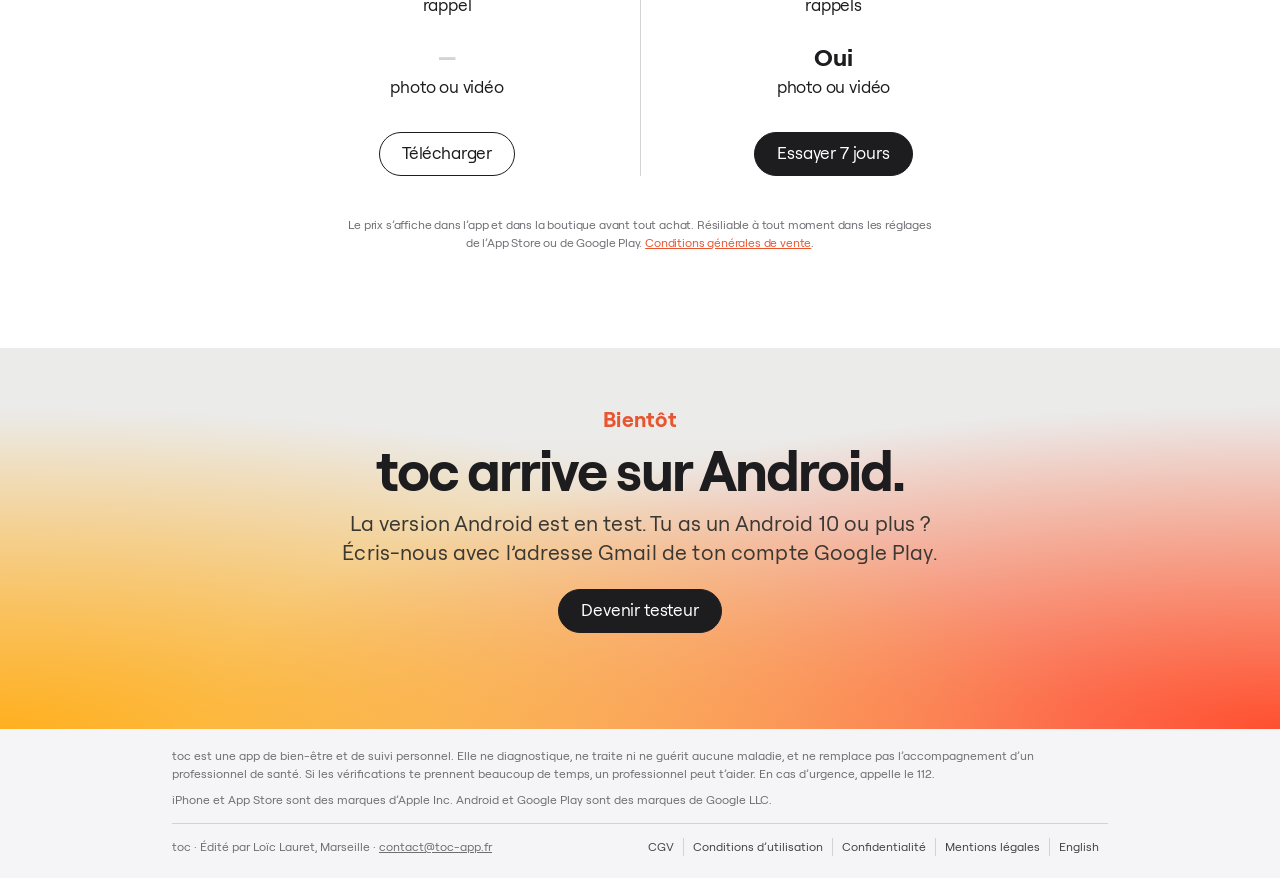
==== commit f64e1d1f: "Site en anglais (/en/) avec sélecteur FR/EN et mention de l'OCD ; politique de confidentialité angla" ====
--- a/index.html
+++ b/index.html
@@ -19,6 +19,9 @@
 <link rel="icon" href="/img/favicon.png">
 <link rel="apple-touch-icon" href="/img/apple-touch-icon.png">
 <link rel="canonical" href="https://toc-app.fr/">
+<link rel="alternate" hreflang="fr" href="https://toc-app.fr/">
+<link rel="alternate" hreflang="en" href="https://toc-app.fr/en/">
+<link rel="alternate" hreflang="x-default" href="https://toc-app.fr/">
 <link rel="preload" href="/fonts/roobert-bold.woff2" as="font" type="font/woff2" crossorigin>
 <link rel="stylesheet" href="/home.css">
 <script type="application/ld+json">{"@context": "https://schema.org", "@type": "MobileApplication", "name": "toc", "operatingSystem": "iOS", "applicationCategory": "LifestyleApplication", "description": "toc aide à valider une vérification du quotidien d'un geste lent, une seule fois, puis à reprendre sa journée.", "url": "https://toc-app.fr/", "installUrl": "https://apps.apple.com/fr/app/id6762998398", "inLanguage": ["fr", "en"], "offers": {"@type": "Offer", "price": "0", "priceCurrency": "EUR"}, "author": {"@type": "Person", "name": "Loïc Lauret"}}</script>
@@ -35,7 +38,7 @@
       <li><a href="#premium">Premium</a></li>
       <li><a href="#android">Android</a></li>
     </ul>
-    <a class="dl" href="https://apps.apple.com/fr/app/id6762998398">Télécharger</a>
+    <div class="right"><a class="lang" href="/en/" hreflang="en" lang="en" aria-label="English version">EN</a><a class="dl" href="https://apps.apple.com/fr/app/id6762998398">Télécharger</a></div>
   </div>
 </header>
 
--- a/home.css
+++ b/home.css
@@ -231,3 +231,16 @@
 .steps strong { display: block; font-size: 21px; font-weight: 700; letter-spacing: -0.02em; }
 .steps span { display: block; margin-top: 6px; color: var(--ink-2); font-size: 16px; line-height: 1.45; max-width: 26ch; margin-left: auto; margin-right: auto; }
 @media (max-width: 700px) { .steps { grid-template-columns: 1fr; gap: 26px; } }
+
+/* badges : toujours côte à côte, « Bientôt » sous Google Play pour lever l'ambiguïté */
+.stores { flex-wrap: nowrap; gap: 12px; padding-bottom: 22px; }
+.stores img { height: clamp(36px, 11vw, 52px); }
+.stores .soon span { top: auto; right: auto; bottom: -24px; left: 50%; transform: translateX(-50%); white-space: nowrap; }
+@media (max-width: 480px) { .stores img { height: clamp(34px, 11.4vw, 46px); } .stores { gap: 8px; } }
+
+/* sélecteur de langue + ligne OCD (version anglaise) */
+.nav .right { display: flex; align-items: center; gap: 14px; }
+.nav .lang { font-size: 12px; font-weight: 700; letter-spacing: .04em; text-decoration: none; color: rgba(0,0,0,.75); padding: 4px 9px; border-radius: 980px; border: 1px solid rgba(0,0,0,.18); }
+.nav .lang:hover { color: #000; border-color: rgba(0,0,0,.4); }
+.hero .ocd { font-size: clamp(15px, 1.5vw, 18px); color: #4a4843; margin-top: 10px; }
+html[lang="en"] .device img { aspect-ratio: 560 / 1184; }
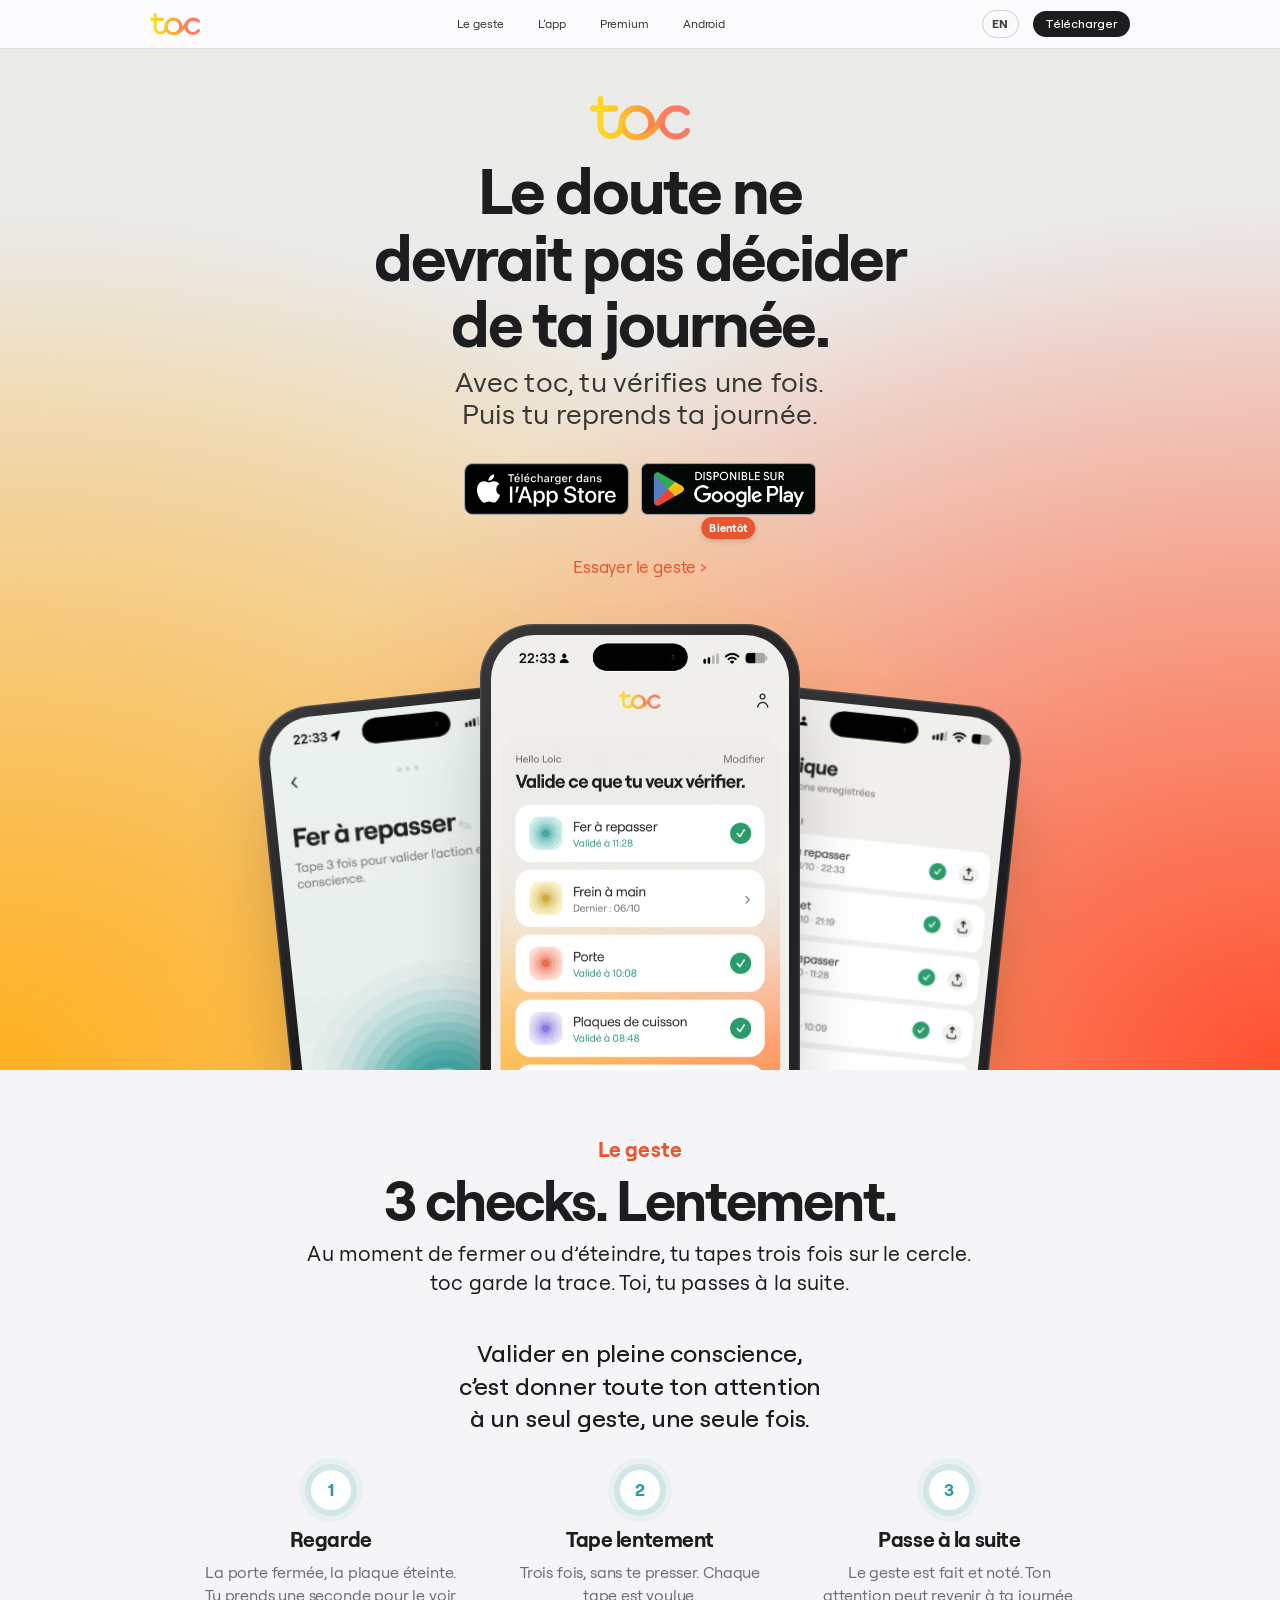
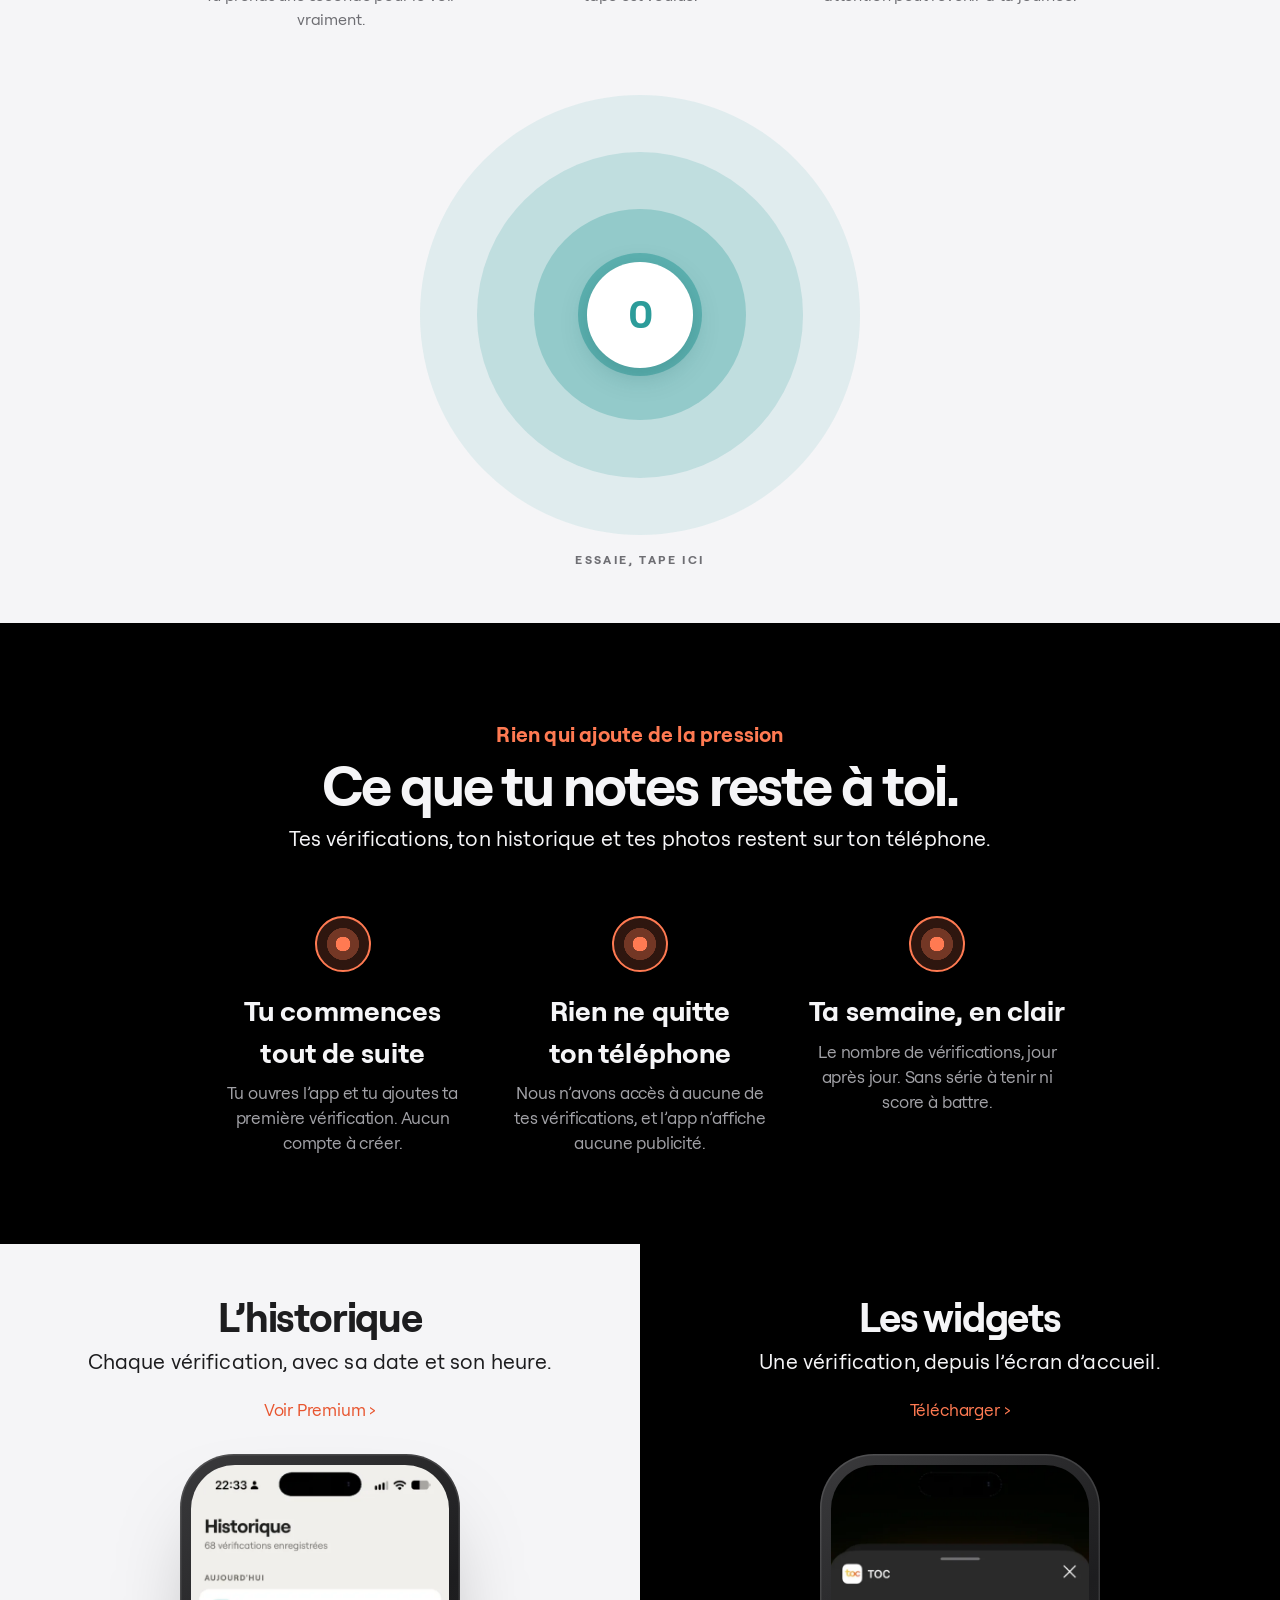
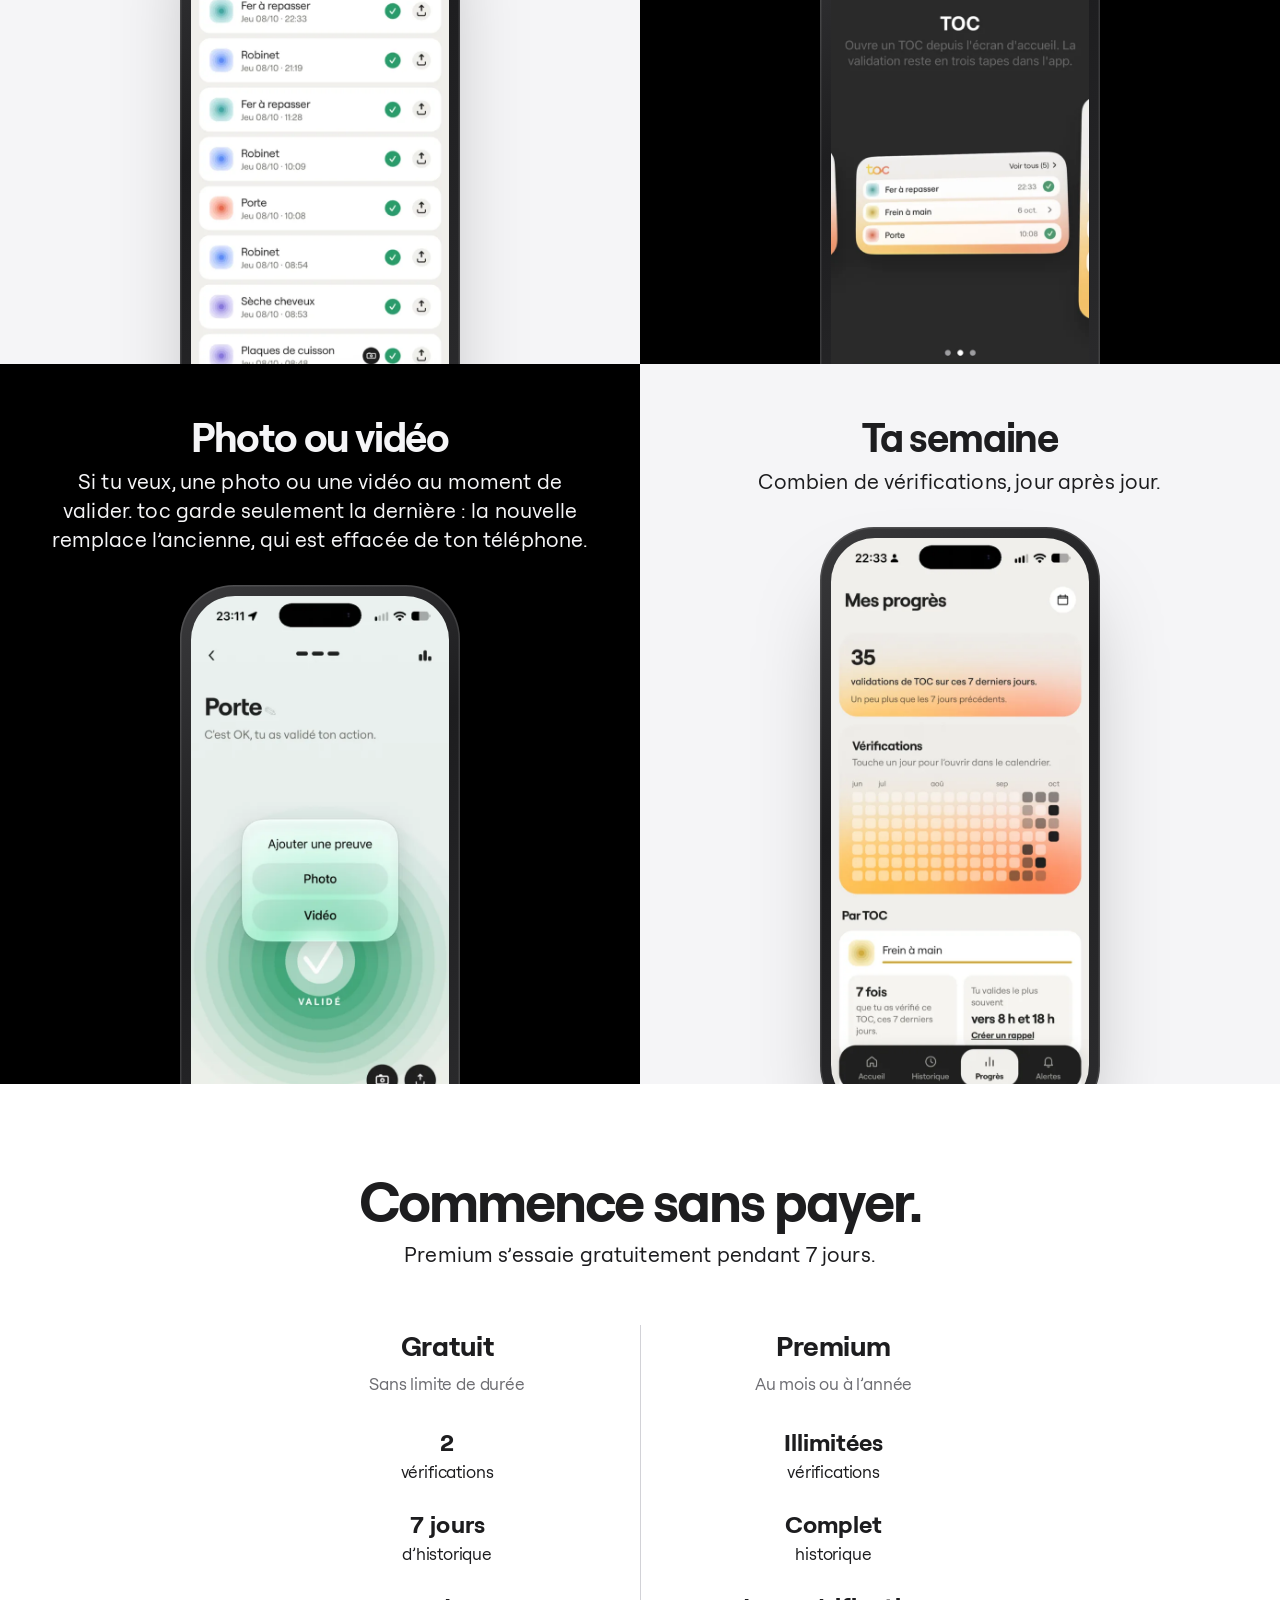
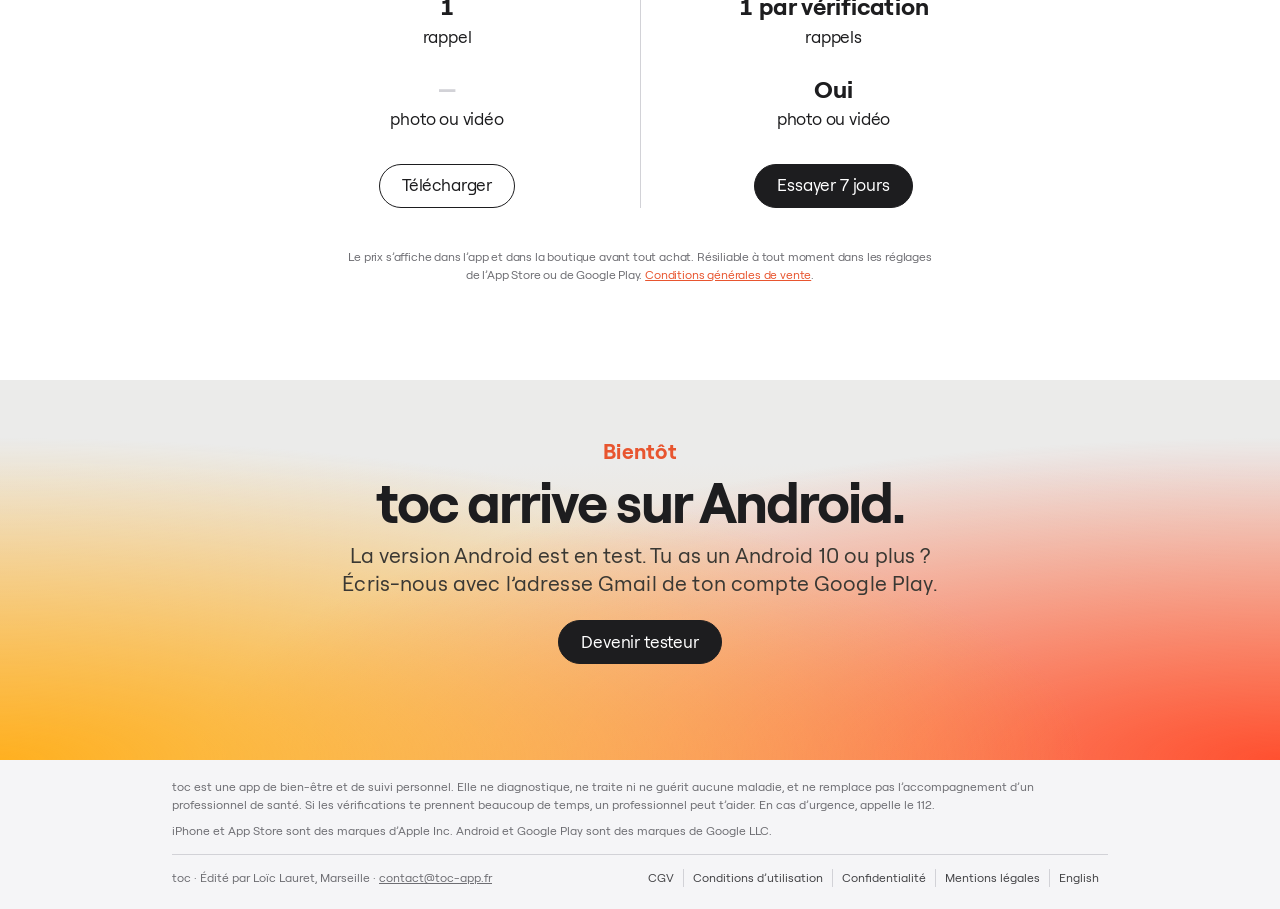
==== commit d4987c33: "Accueil : sous-titre plus clair, « 3 checks. Lentement. », « sans série à tenir ni score à battre » " ====
--- a/index.html
+++ b/index.html
@@ -48,7 +48,7 @@
     <div class="copy">
       <img class="logo" src="/img/logo.webp" alt="toc" width="360" height="157">
       <h1>Le doute ne devrait pas décider de ta journée.</h1>
-      <p class="sub">Vérifier une fois. Puis passer à la suite.</p>
+      <p class="sub">Avec toc, tu vérifies une fois.<br>Puis tu reprends ta journée.</p>
       <div class="stores">
         <a href="https://apps.apple.com/fr/app/id6762998398"><img src="/img/badge-app-store-fr.svg" alt="Télécharger toc dans l’App Store" width="164" height="52"></a>
         <a class="soon" href="#android"><img src="/img/badge-google-play-fr.png" alt="toc sur Google Play, bientôt : devenir testeur Android" width="175" height="52"><span>Bientôt</span></a>
@@ -66,7 +66,7 @@
   <section class="tile gray gesture" id="geste">
     <div class="copy reveal">
       <p class="eyebrow c">Le geste</p>
-      <h2 class="t-xl">Trois tapes. Lentement.</h2>
+      <h2 class="t-xl">3 checks. Lentement.</h2>
       <p class="sub sm">Au moment de fermer ou d’éteindre, tu tapes trois fois sur le cercle.<br>toc garde la trace. Toi, tu passes à la suite.</p>
       <div class="mindful">
         <p class="mindful-lead">Valider en pleine conscience, c’est donner toute ton attention à un seul geste, une seule fois.</p>
@@ -97,7 +97,7 @@
     <ul class="reveal">
       <li><div class="ico" aria-hidden="true"></div><strong>Tu commences tout de suite</strong><span>Tu ouvres l’app et tu ajoutes ta première vérification. Aucun compte à créer.</span></li>
       <li><div class="ico" aria-hidden="true"></div><strong>Rien ne quitte ton téléphone</strong><span>Nous n’avons accès à aucune de tes vérifications, et l’app n’affiche aucune publicité.</span></li>
-      <li><div class="ico" aria-hidden="true"></div><strong>Ta semaine, en clair</strong><span>Le nombre de vérifications, jour après jour. Rien à «&nbsp;ne pas casser&nbsp;».</span></li>
+      <li><div class="ico" aria-hidden="true"></div><strong>Ta semaine, en clair</strong><span>Le nombre de vérifications, jour après jour. Sans série à tenir ni score à battre.</span></li>
     </ul>
   </section>
 
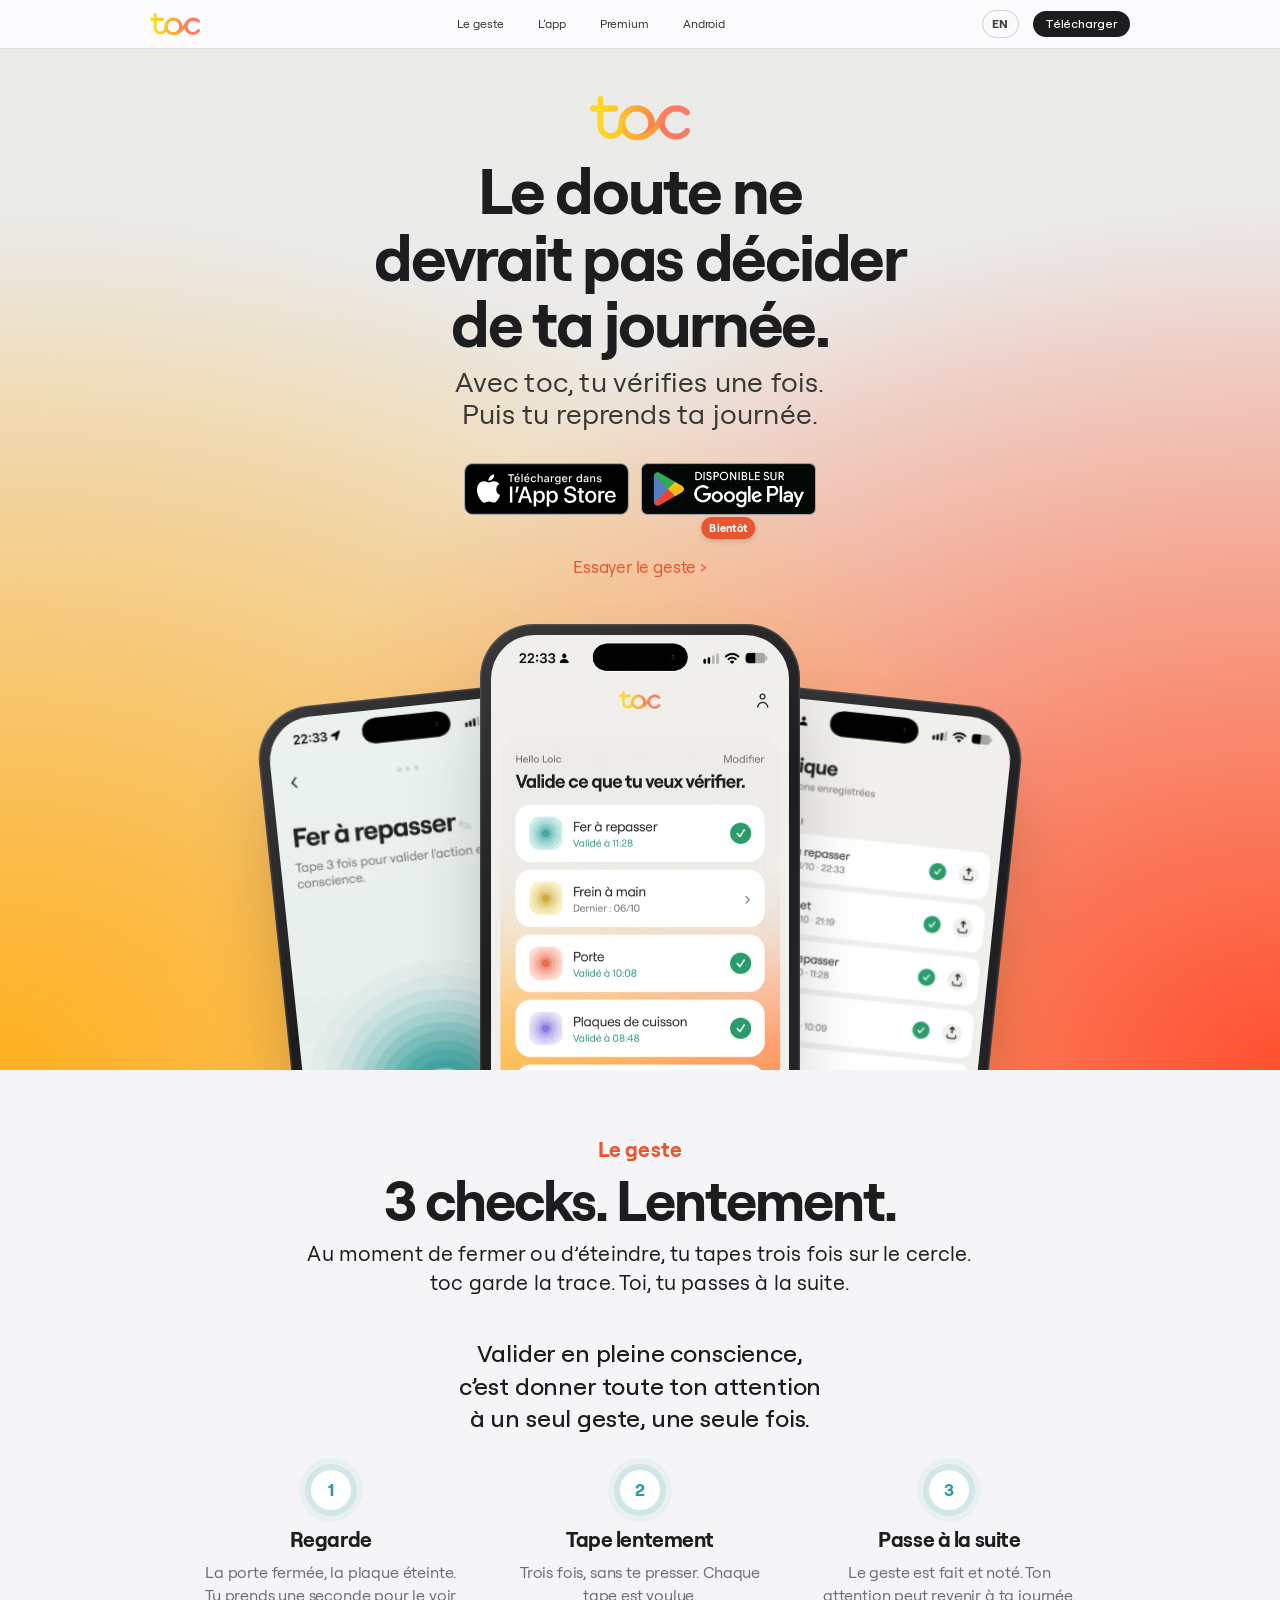
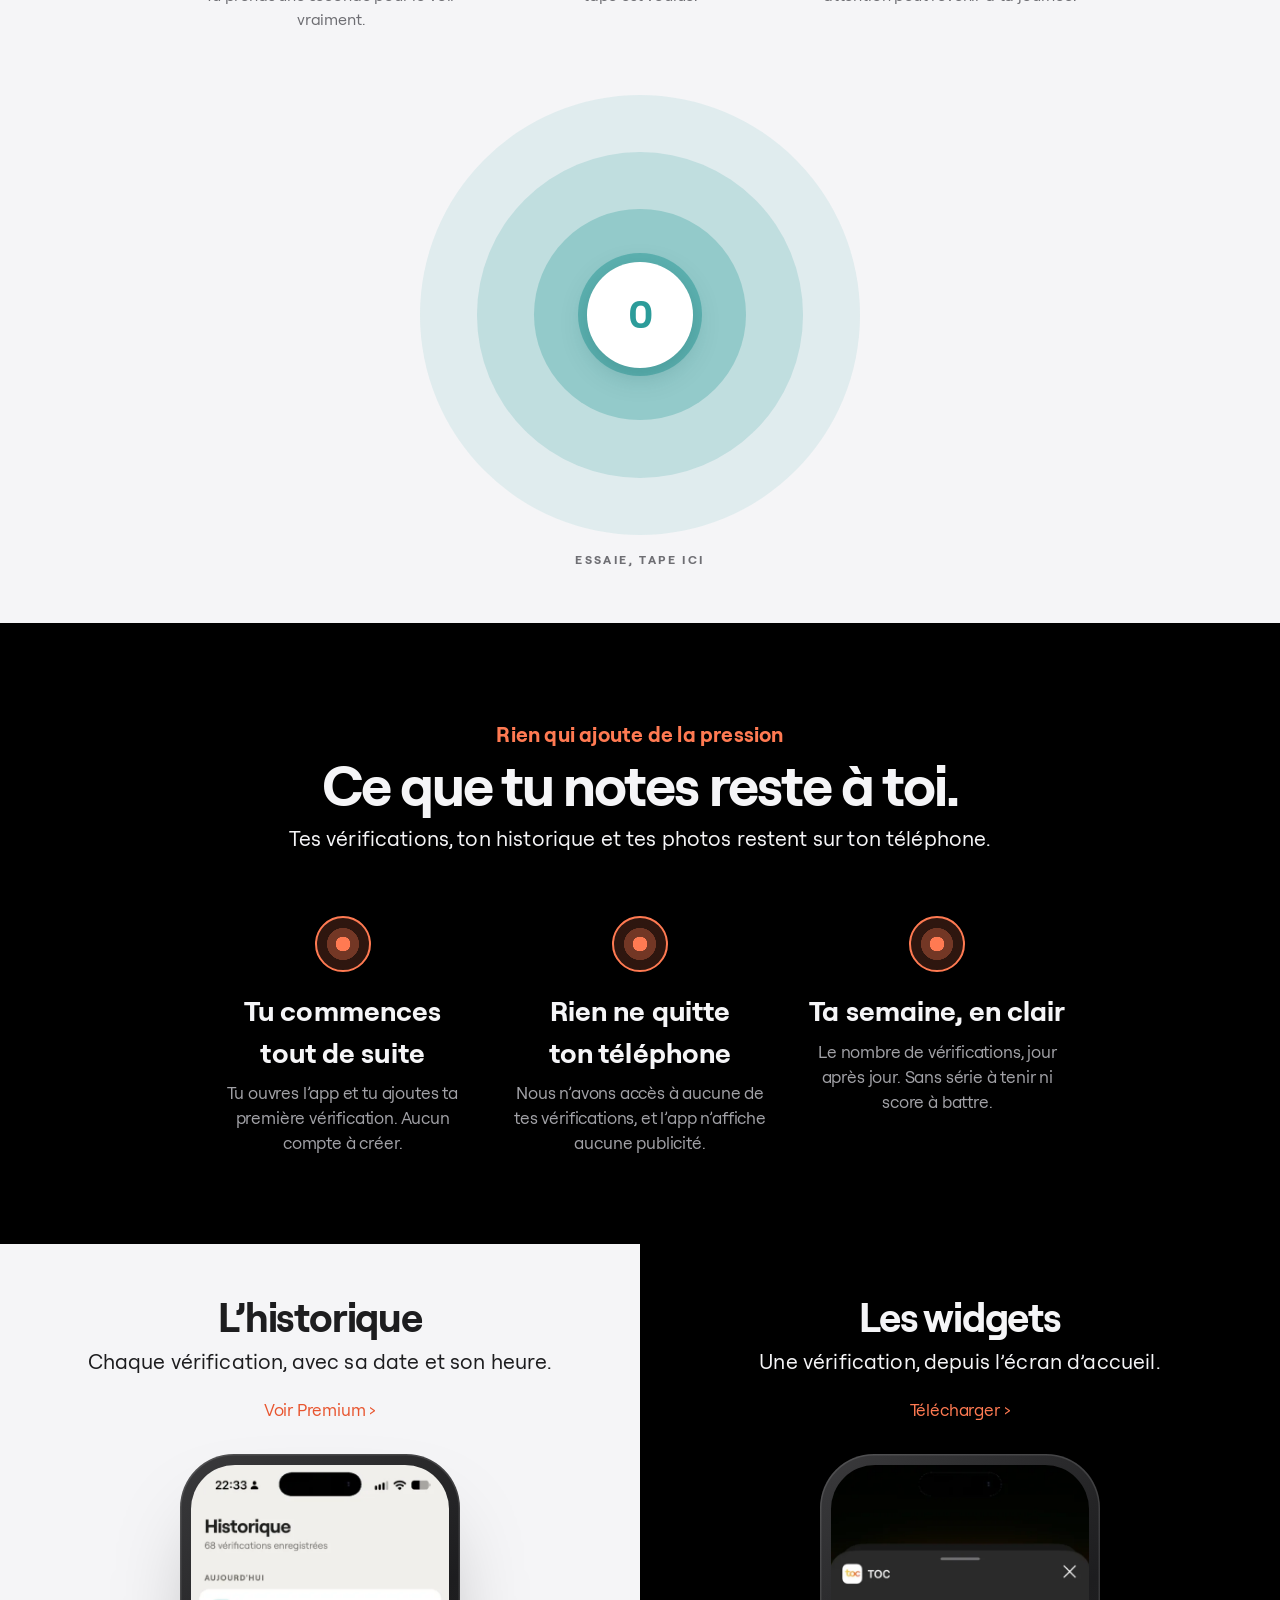
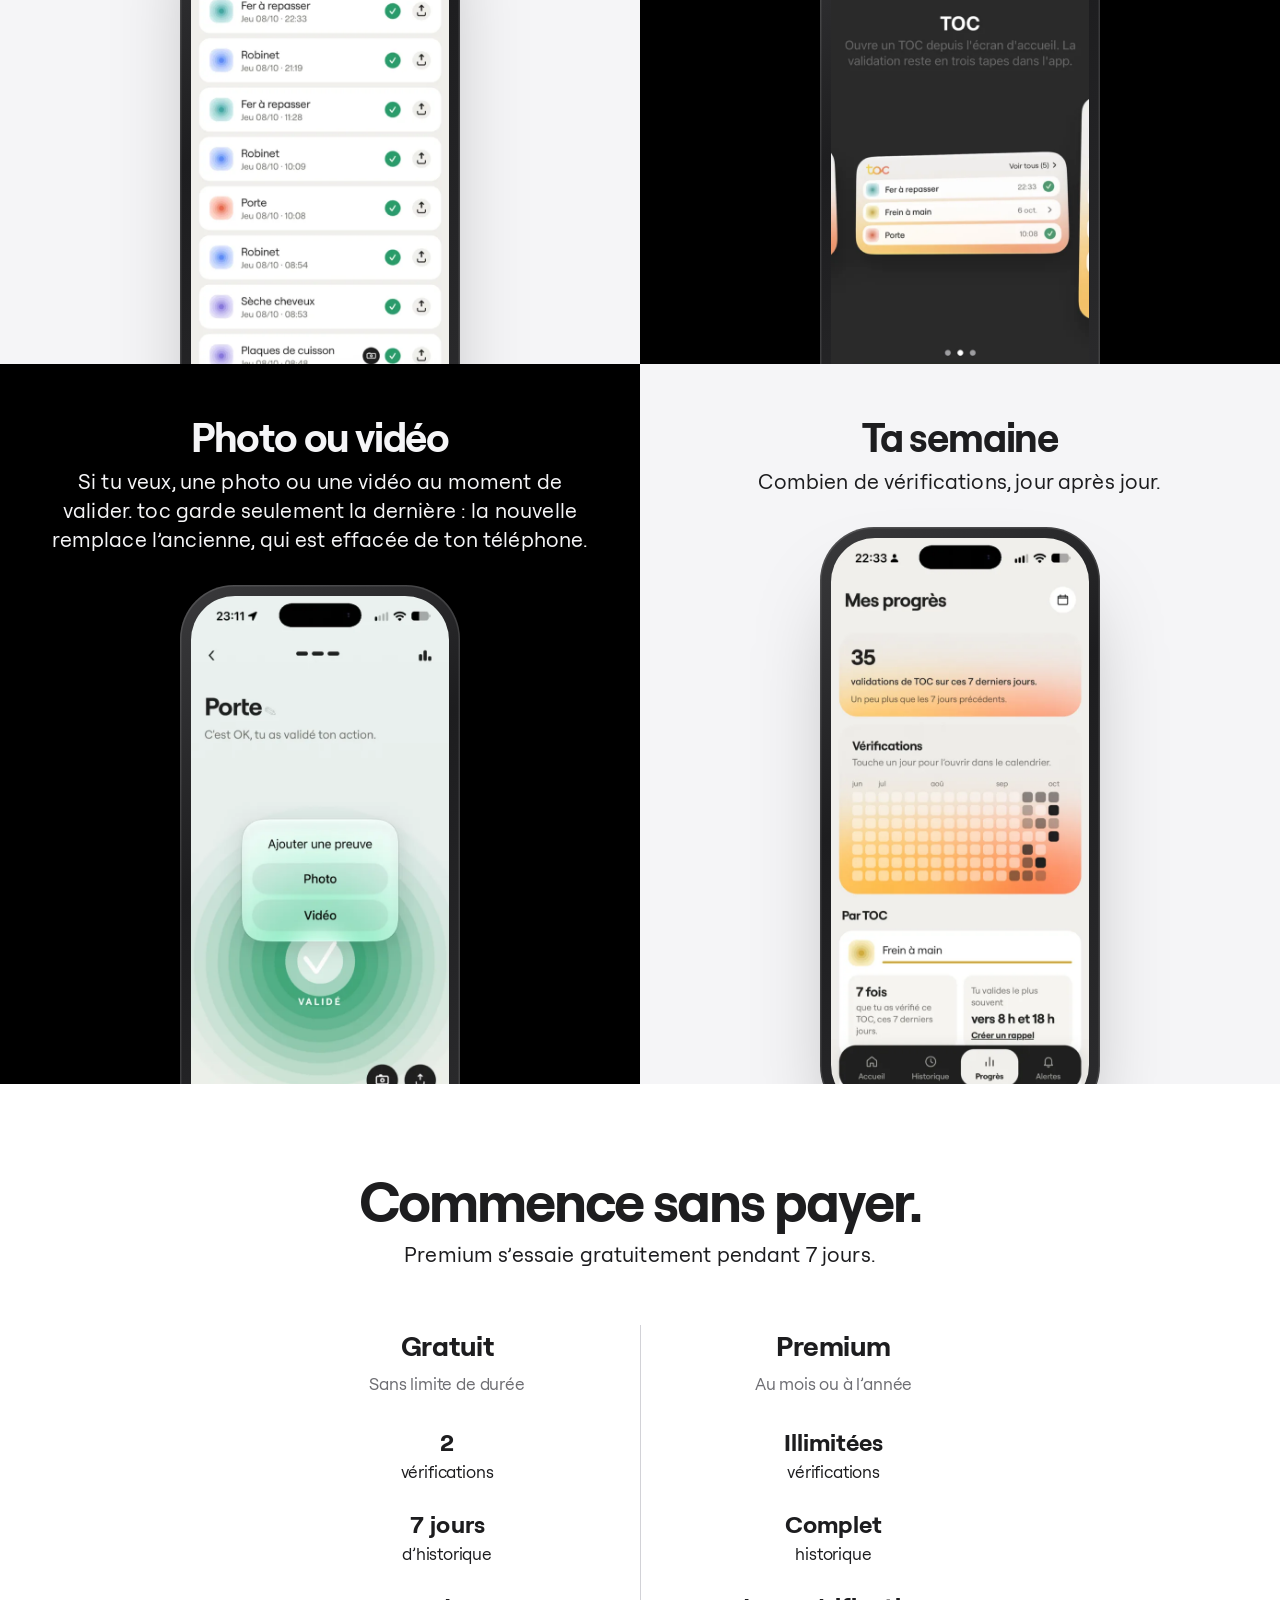
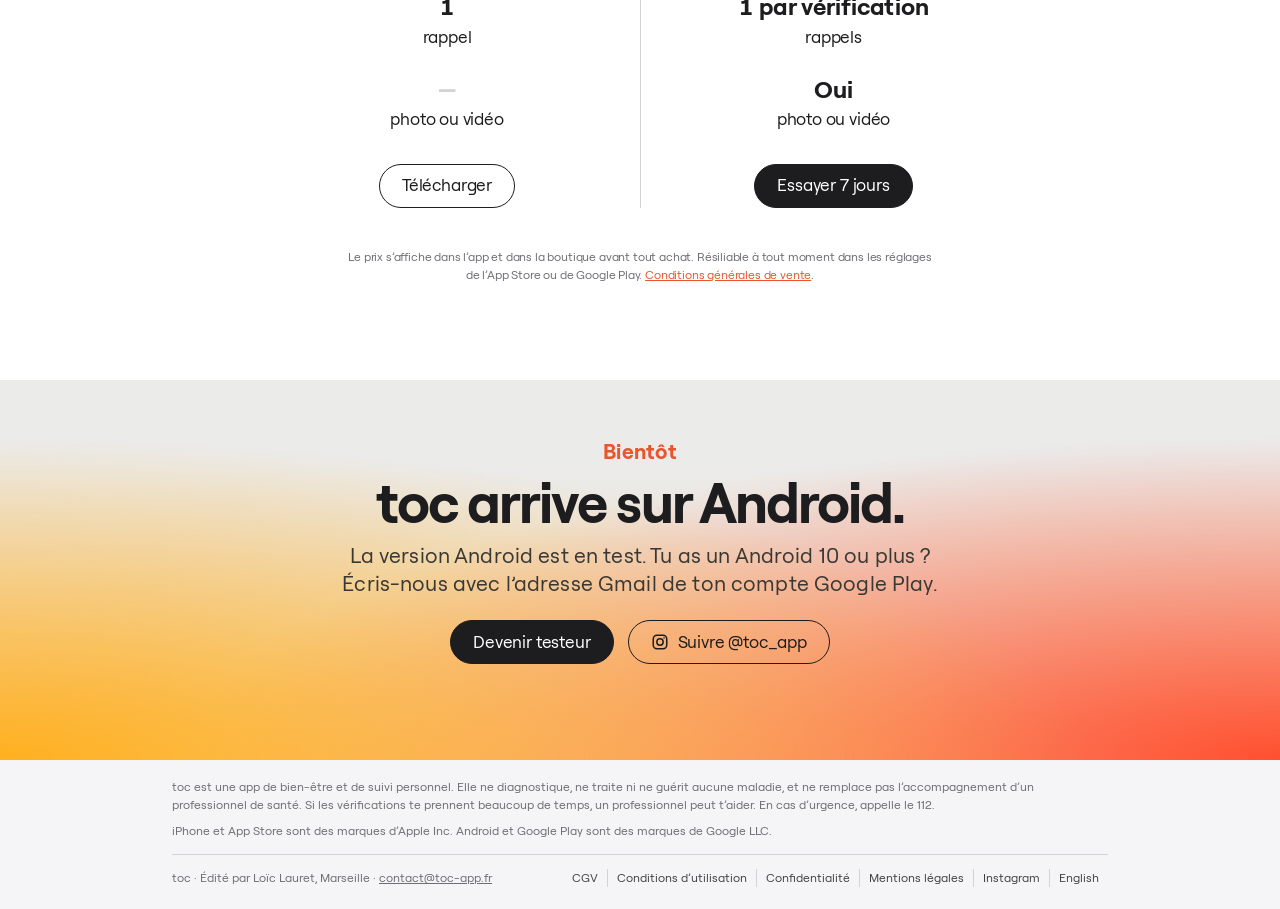
==== commit 41c9d9e1: "Accueil FR/EN : bouton « Suivre @toc_app » et lien Instagram en pied de page Co-Authored-By: Claude " ====
--- a/index.html
+++ b/index.html
@@ -176,6 +176,7 @@
       <p class="sub sm">La version Android est en test. Tu as un Android 10 ou plus&nbsp;?<br>Écris-nous avec l’adresse Gmail de ton compte Google Play.</p>
       <div class="cta">
         <a class="btn fill" href="mailto:contact@toc-app.fr?subject=Testeur%20Android%20toc">Devenir testeur</a>
+        <a class="btn line ig" href="https://www.instagram.com/toc_app/" rel="noopener"><svg viewBox="0 0 24 24" aria-hidden="true" fill="none" stroke="currentColor" stroke-width="2"><rect x="3" y="3" width="18" height="18" rx="5"/><circle cx="12" cy="12" r="4.2"/><circle cx="17.4" cy="6.6" r="1.1" fill="currentColor" stroke="none"/></svg>Suivre @toc_app</a>
       </div>
     </div>
   </section>
@@ -194,6 +195,7 @@
         <a href="/cgu/">Conditions d’utilisation</a>
         <a href="/confidentialite/">Confidentialité</a>
         <a href="/mentions-legales/">Mentions légales</a>
+        <a href="https://www.instagram.com/toc_app/" rel="noopener">Instagram</a>
         <a href="/en/">English</a>
       </nav>
     </div>
--- a/home.css
+++ b/home.css
@@ -244,3 +244,7 @@
 .nav .lang:hover { color: #000; border-color: rgba(0,0,0,.4); }
 .hero .ocd { font-size: clamp(15px, 1.5vw, 18px); color: #4a4843; margin-top: 10px; }
 html[lang="en"] .device img { aspect-ratio: 560 / 1184; }
+
+/* bouton Instagram */
+.btn.ig { gap: 9px; }
+.btn.ig svg { width: 18px; height: 18px; }
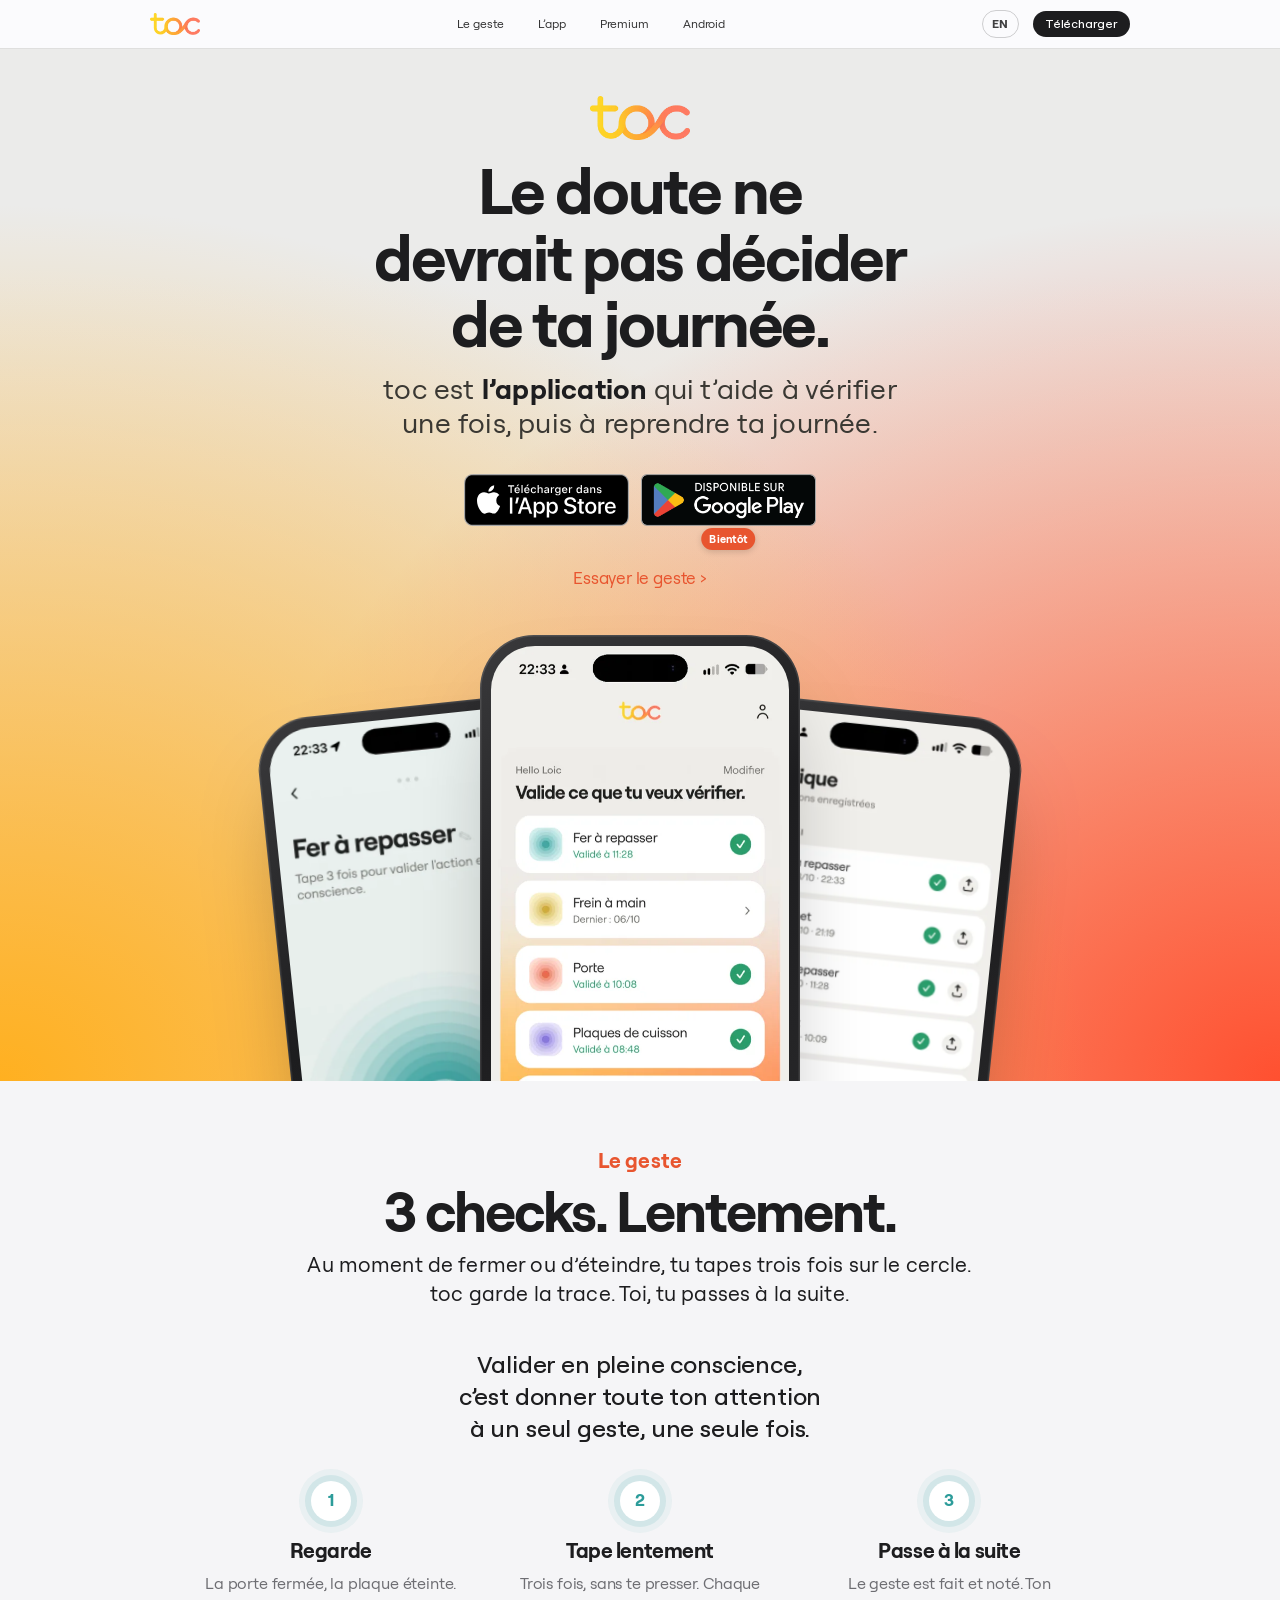
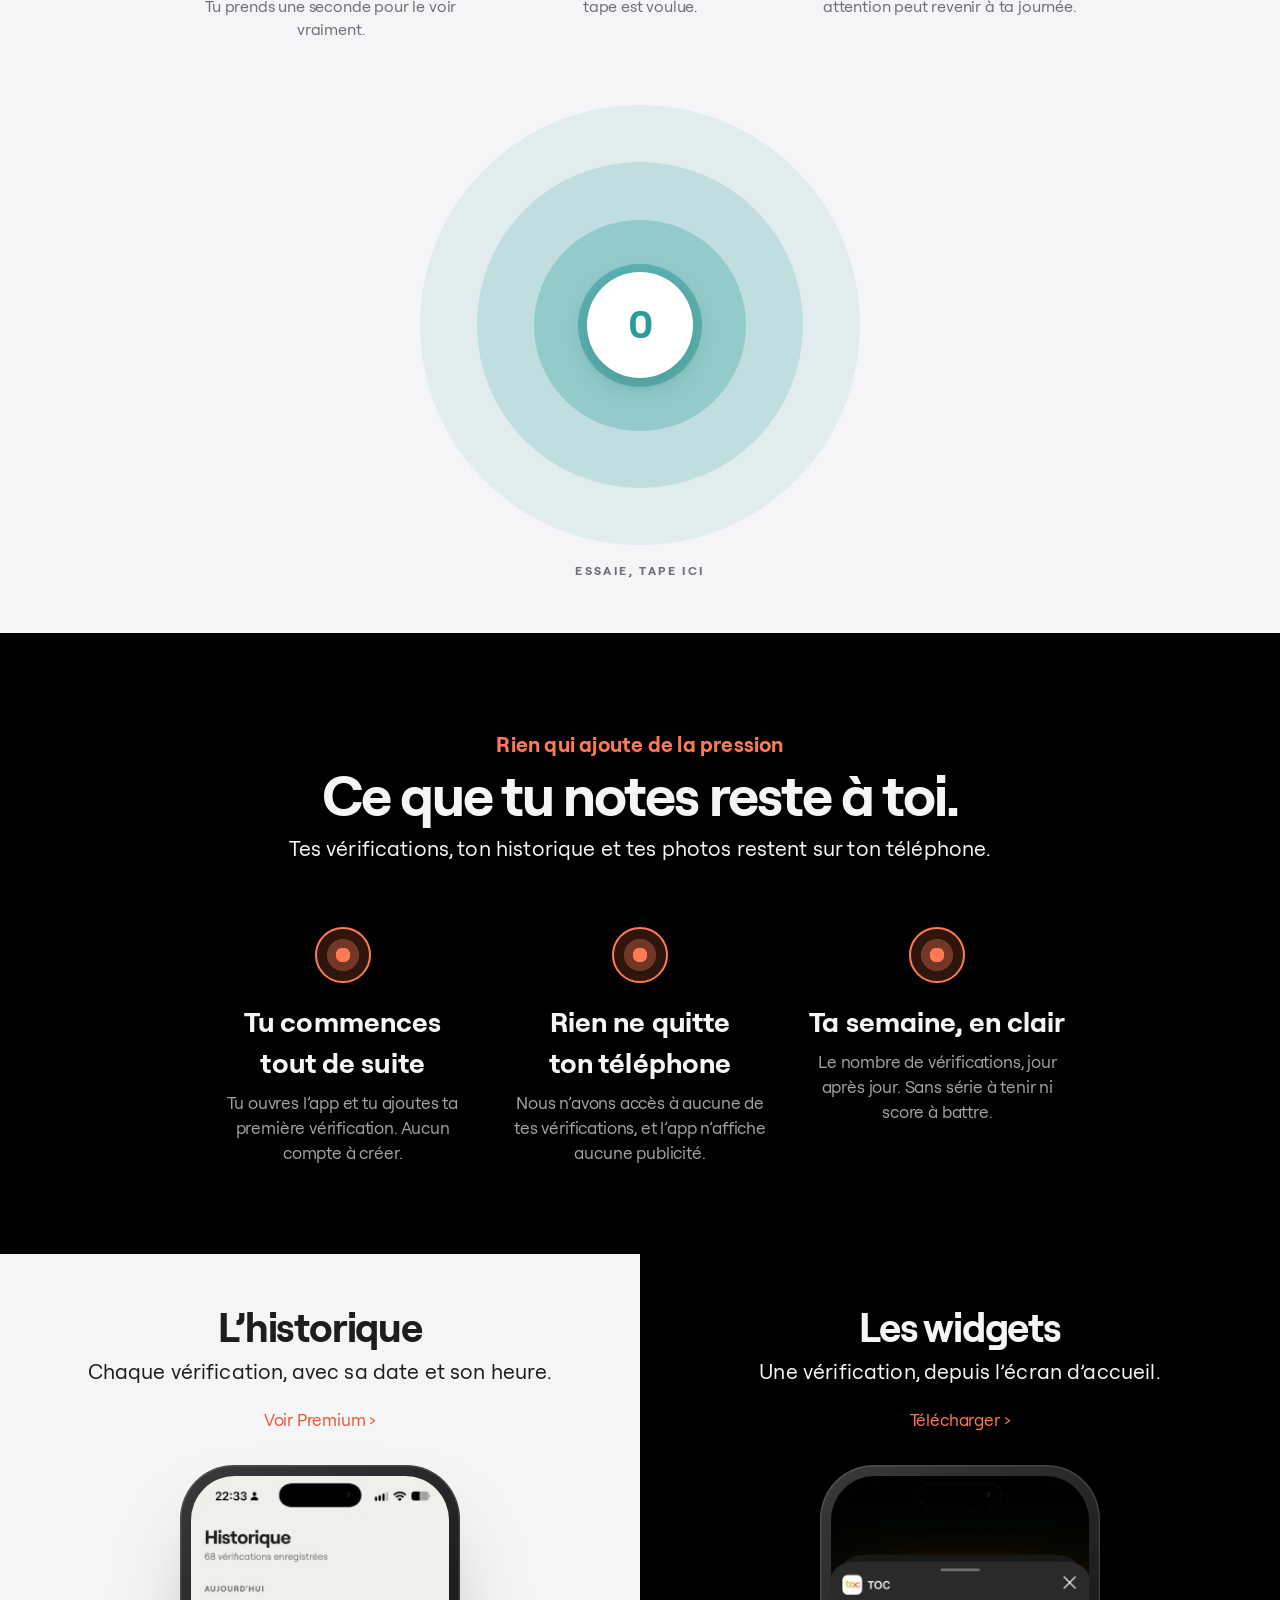
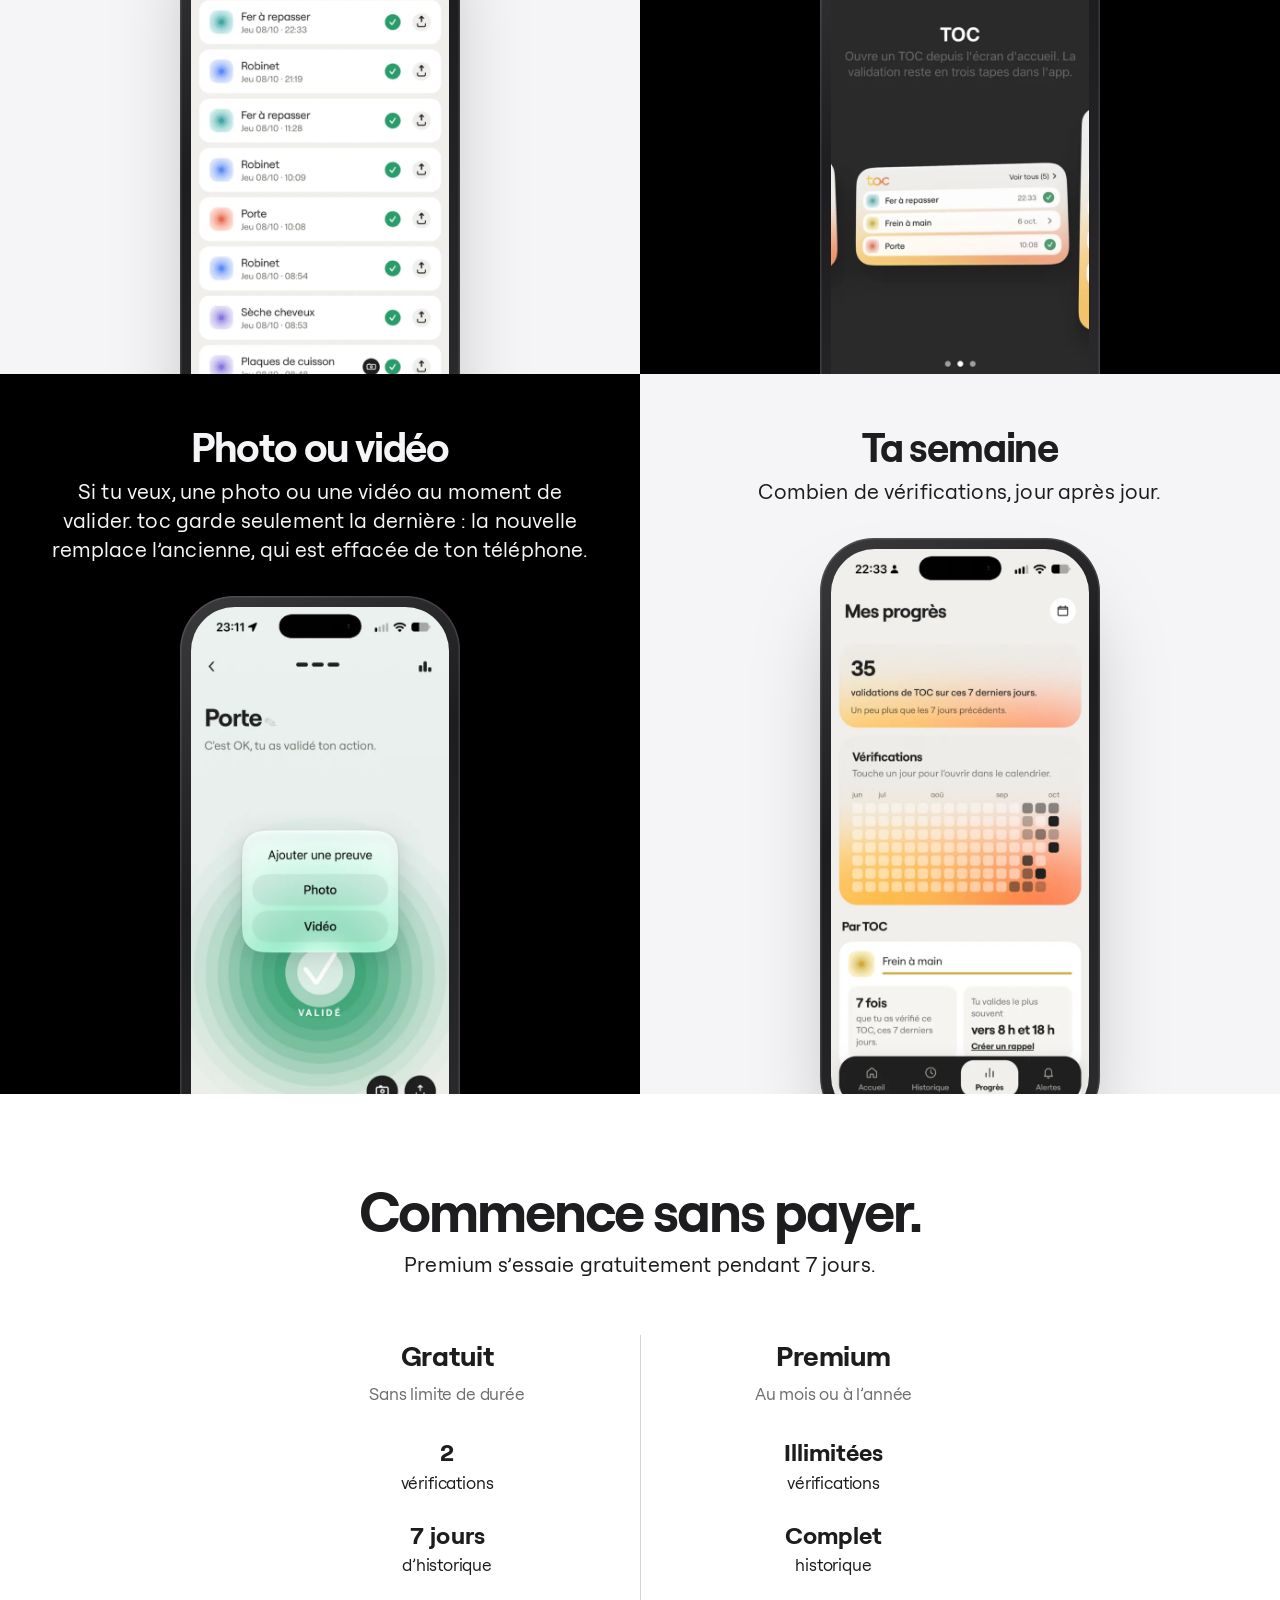
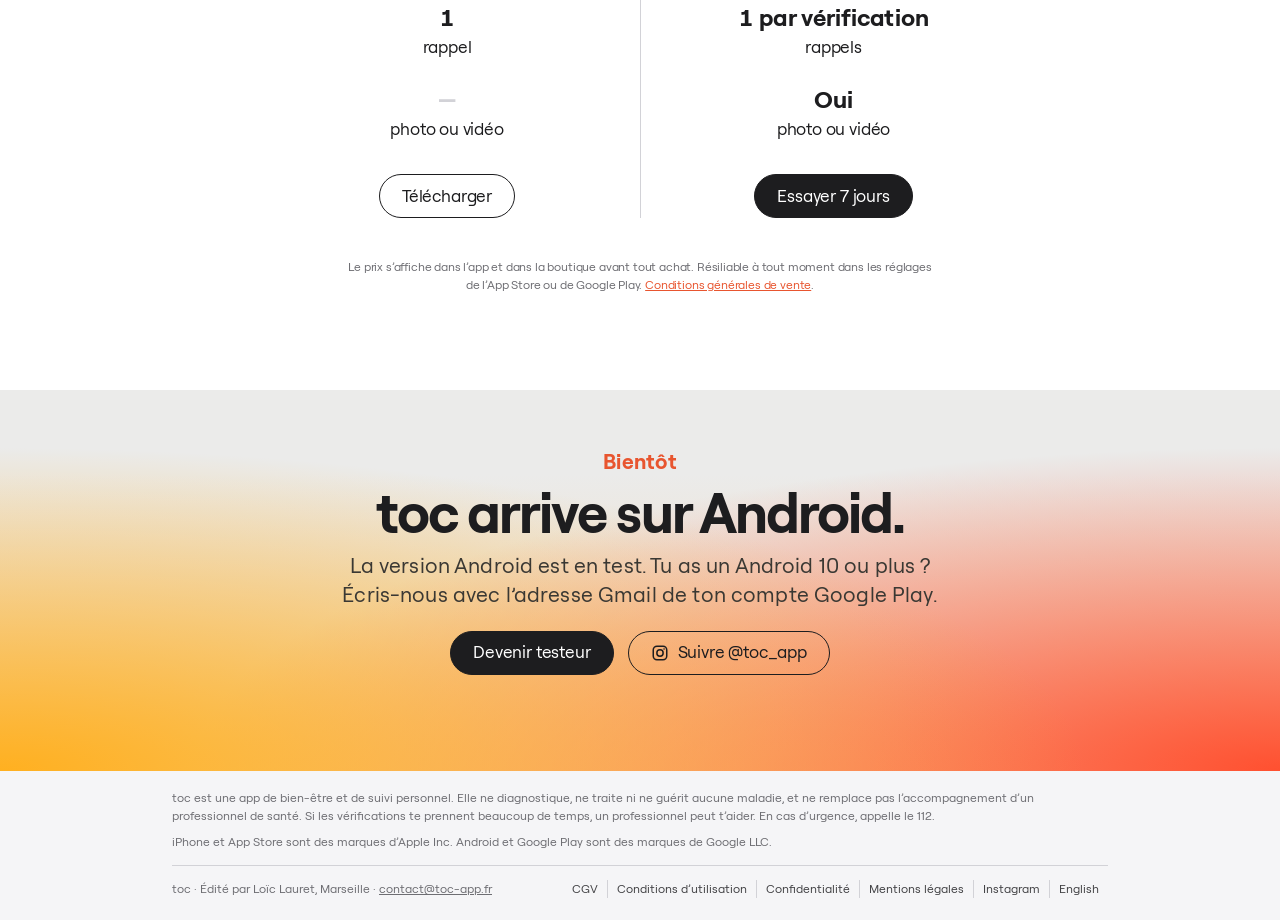
==== commit bdbc480c: "Accueil FR/EN : dire dès le haut de page que toc est une application (sous-titre, titre, description" ====
--- a/index.html
+++ b/index.html
@@ -4,10 +4,10 @@
 <meta charset="utf-8">
 <script>document.documentElement.classList.add("js")</script>
 <meta name="viewport" content="width=device-width, initial-scale=1, viewport-fit=cover">
-<title>toc · Le doute ne devrait pas décider de ta journée</title>
-<meta name="description" content="toc aide à valider une vérification du quotidien d'un geste lent, une seule fois, puis à reprendre sa journée. Sans compte : les données restent sur le téléphone.">
+<title>toc · L’application pour vérifier une fois</title>
+<meta name="description" content="toc est l’application qui t’aide à valider une vérification du quotidien d’un geste lent, une seule fois, puis à reprendre ta journée. Sans compte : les données restent sur ton téléphone.">
 <meta property="og:title" content="toc · Le doute ne devrait pas décider de ta journée">
-<meta property="og:description" content="La porte, le four, le fer à repasser. Trois tapes lentes, une trace claire, et on avance.">
+<meta property="og:description" content="toc est l’application qui t’aide à vérifier une fois la porte, le four ou le fer à repasser, puis à reprendre ta journée.">
 <meta property="og:type" content="website">
 <meta property="og:locale" content="fr_FR">
 <meta property="og:image" content="https://toc-app.fr/img/partage.jpg">
@@ -48,7 +48,7 @@
     <div class="copy">
       <img class="logo" src="/img/logo.webp" alt="toc" width="360" height="157">
       <h1>Le doute ne devrait pas décider de ta journée.</h1>
-      <p class="sub">Avec toc, tu vérifies une fois.<br>Puis tu reprends ta journée.</p>
+      <p class="sub">toc est <strong>l’application</strong> qui t’aide à vérifier une fois, puis à reprendre ta journée.</p>
       <div class="stores">
         <a href="https://apps.apple.com/fr/app/id6762998398"><img src="/img/badge-app-store-fr.svg" alt="Télécharger toc dans l’App Store" width="164" height="52"></a>
         <a class="soon" href="#android"><img src="/img/badge-google-play-fr.png" alt="toc sur Google Play, bientôt : devenir testeur Android" width="175" height="52"><span>Bientôt</span></a>
@@ -263,5 +263,7 @@
   document.querySelectorAll('.reveal').forEach(el => io.observe(el));
 })();
 </script>
+<!-- Mesure d'audience sans cookie (GoatCounter) -->
+<script data-goatcounter="https://toc-app.goatcounter.com/count" async src="//gc.zgo.at/count.js"></script>
 </body>
 </html>
--- a/home.css
+++ b/home.css
@@ -248,3 +248,7 @@
 /* bouton Instagram */
 .btn.ig { gap: 9px; }
 .btn.ig svg { width: 18px; height: 18px; }
+
+/* le haut de page dit que toc est une application */
+.hero .copy > .sub { max-width: 30ch; margin-left: auto; margin-right: auto; margin-top: 14px; line-height: 1.22; text-wrap: balance; }
+.hero .sub strong { font-weight: 700; color: var(--ink); }
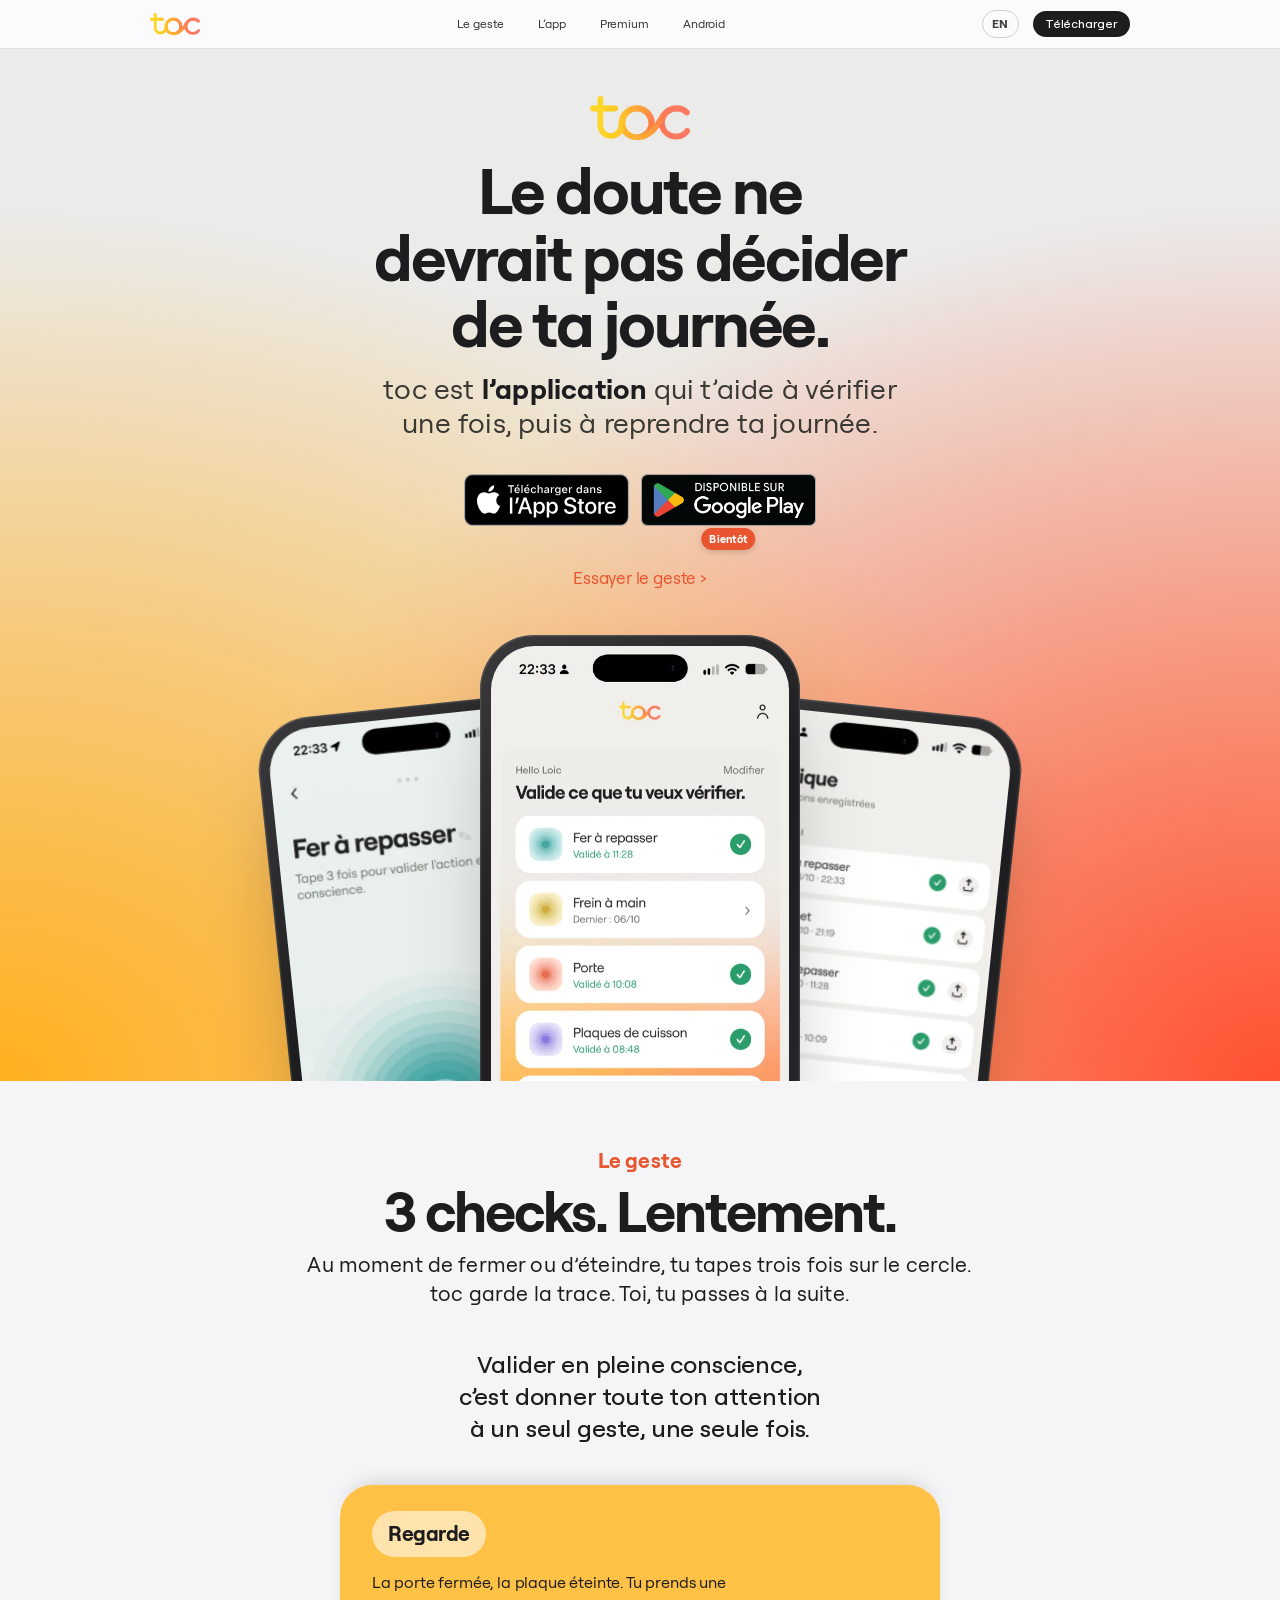
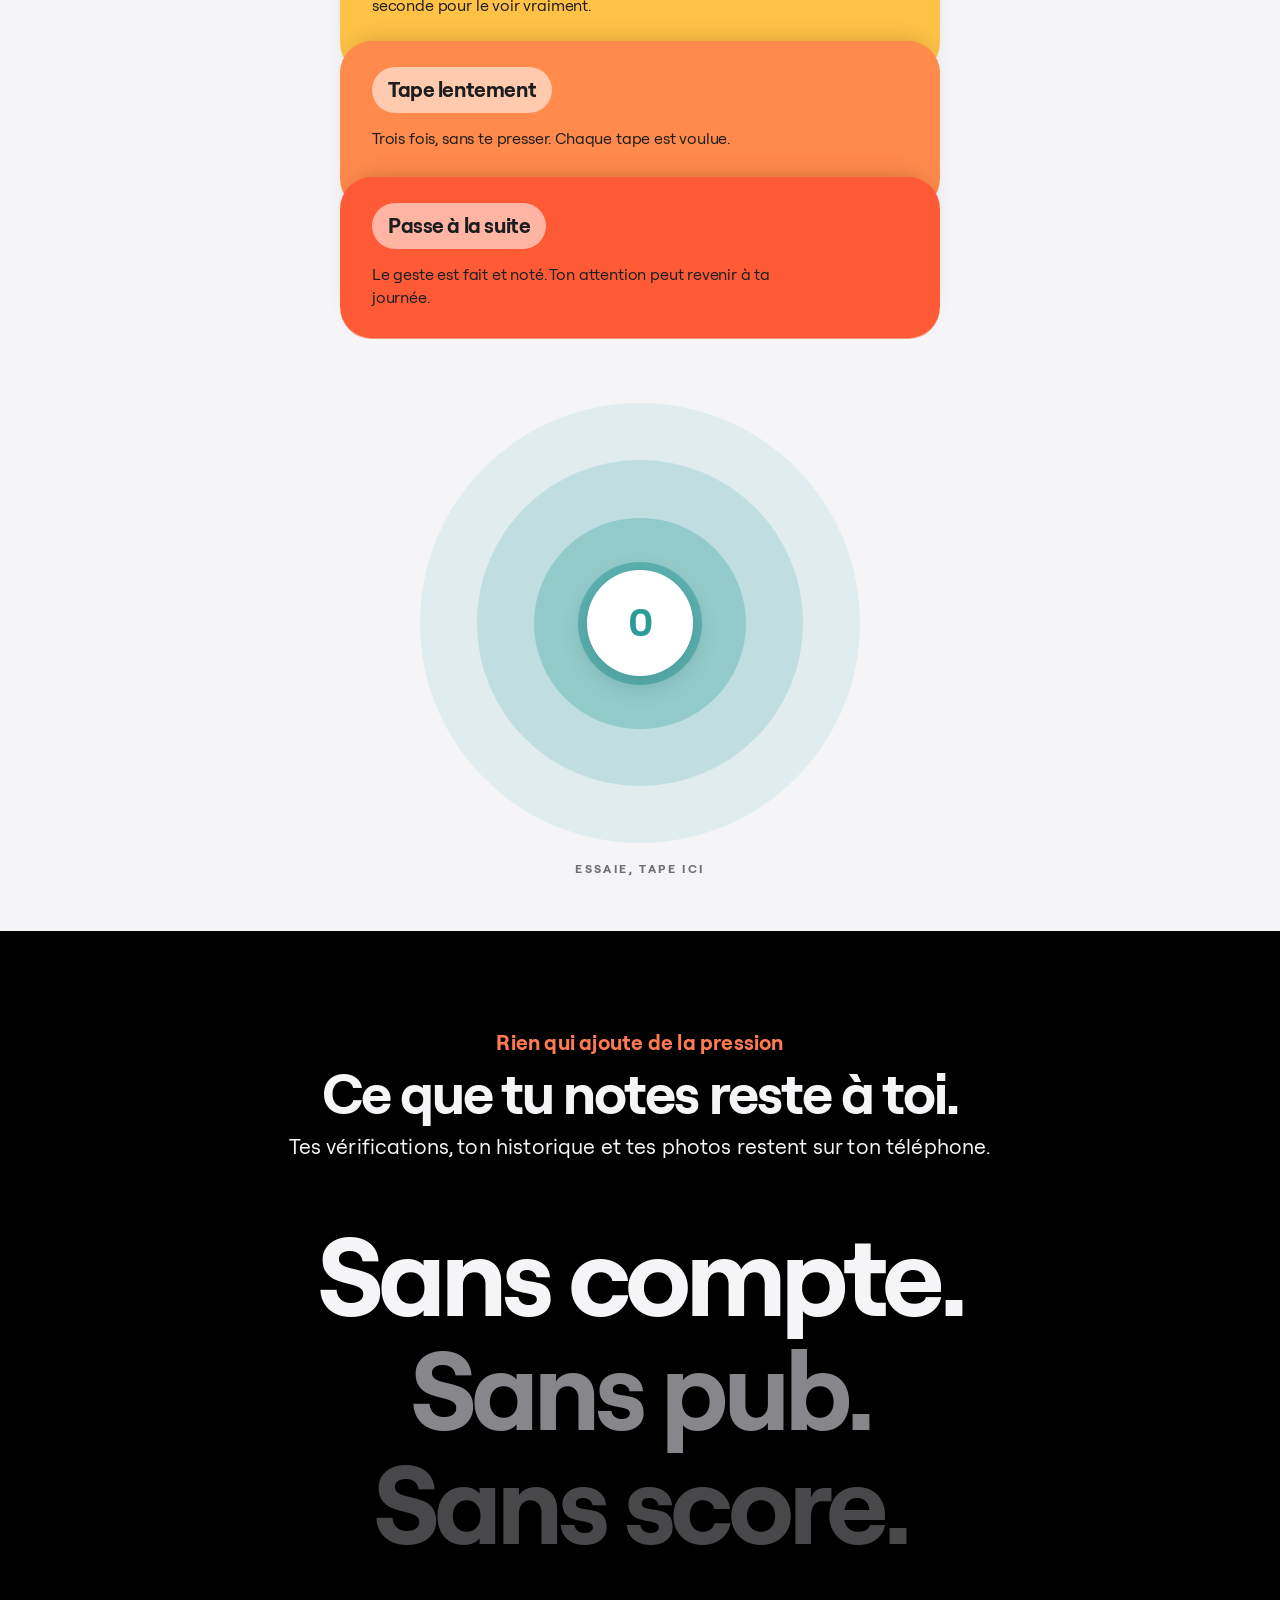
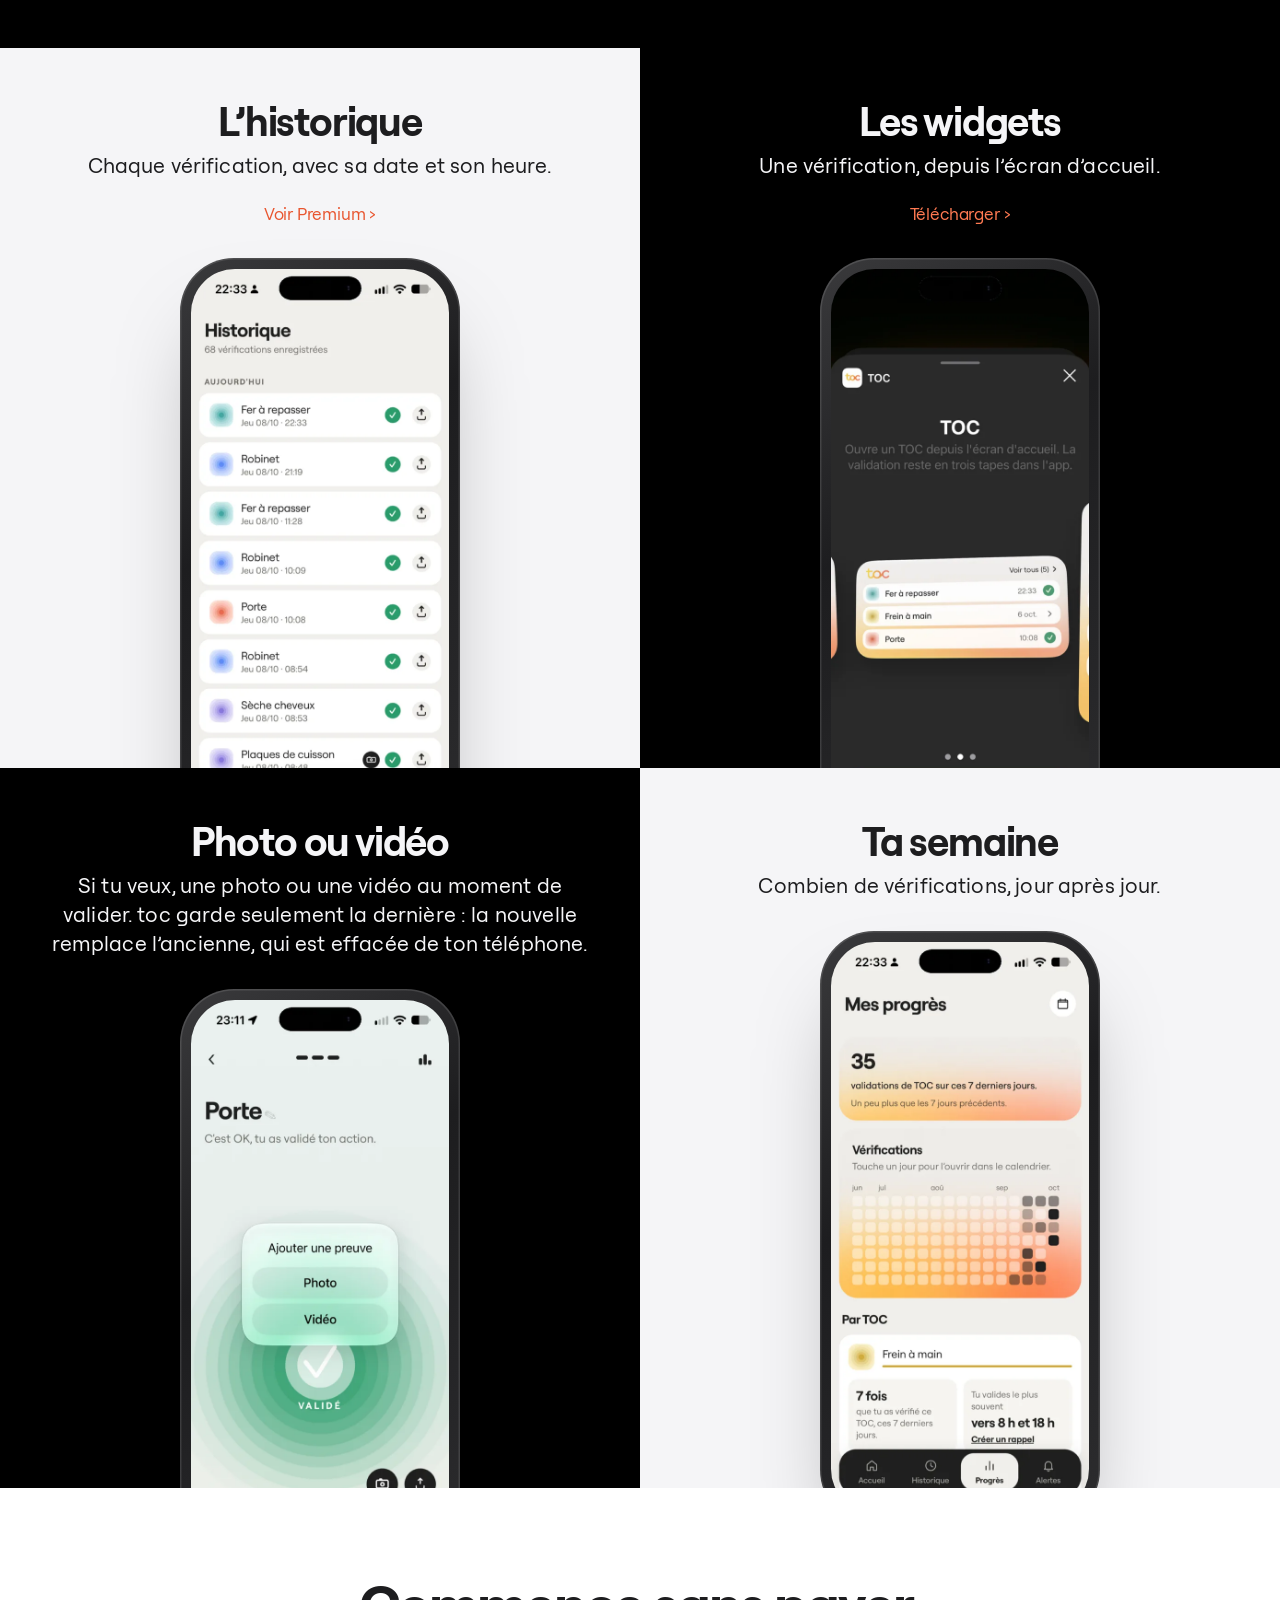
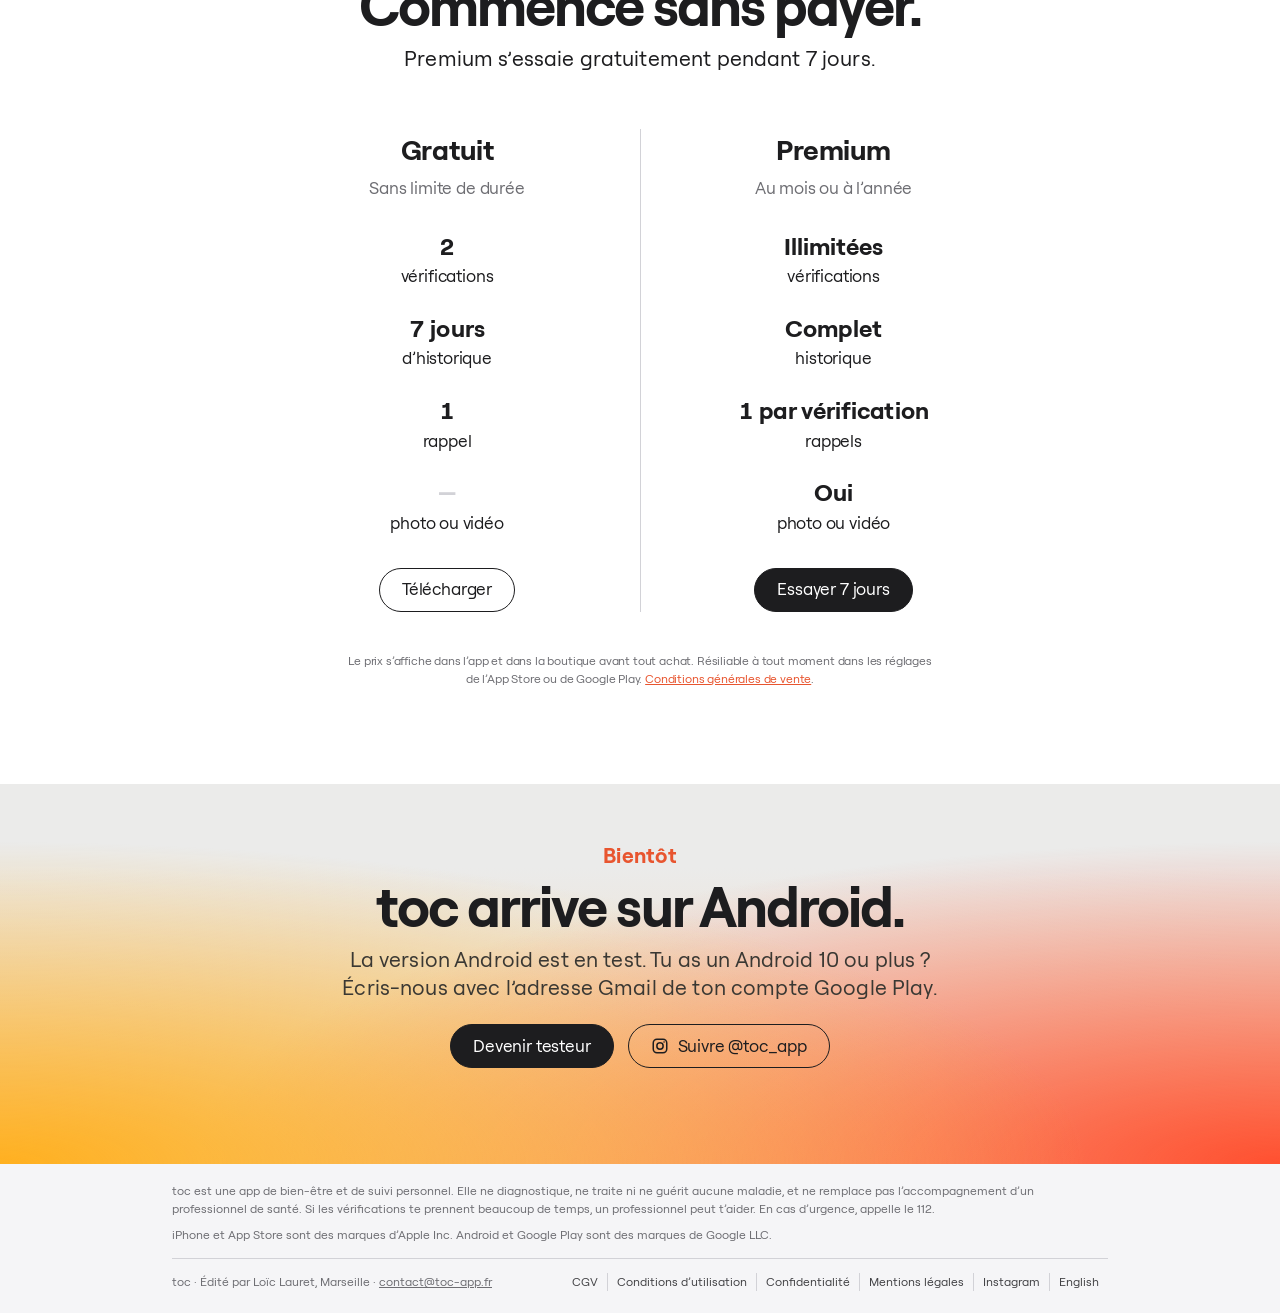
==== commit a0edecd8: "Accueil FR/EN : étapes en cartes empilées aux couleurs toc ; engagement en trois mots géants (Sans c" ====
--- a/index.html
+++ b/index.html
@@ -94,11 +94,7 @@
       <h2 class="t-xl">Ce que tu notes reste à toi.</h2>
       <p class="sub sm">Tes vérifications, ton historique et tes photos restent sur ton téléphone.</p>
     </div>
-    <ul class="reveal">
-      <li><div class="ico" aria-hidden="true"></div><strong>Tu commences tout de suite</strong><span>Tu ouvres l’app et tu ajoutes ta première vérification. Aucun compte à créer.</span></li>
-      <li><div class="ico" aria-hidden="true"></div><strong>Rien ne quitte ton téléphone</strong><span>Nous n’avons accès à aucune de tes vérifications, et l’app n’affiche aucune publicité.</span></li>
-      <li><div class="ico" aria-hidden="true"></div><strong>Ta semaine, en clair</strong><span>Le nombre de vérifications, jour après jour. Sans série à tenir ni score à battre.</span></li>
-    </ul>
+    <p class="words reveal"><span>Sans compte.</span><span>Sans pub.</span><span>Sans score.</span></p>
   </section>
 
   <!-- 4. Tuiles par deux -->
--- a/home.css
+++ b/home.css
@@ -226,11 +226,22 @@
 /* pleine conscience : trois temps du geste */
 .mindful { max-width: 900px; margin: 40px auto 0; }
 .mindful-lead { font-size: clamp(19px, 2vw, 24px); line-height: 1.35; font-weight: 500; max-width: 30ch; margin: 0 auto; text-wrap: balance; }
-.steps { list-style: none; display: grid; grid-template-columns: repeat(3, minmax(0, 1fr)); gap: 28px; margin-top: 36px; text-align: center; }
-.steps b { display: grid; place-items: center; width: 40px; height: 40px; margin: 0 auto 14px; border-radius: 50%; background: #fff; color: #2C9C9A; font-size: 17px; font-weight: 700; box-shadow: 0 0 0 6px rgba(44,156,154,.12), 0 0 0 12px rgba(44,156,154,.06); }
-.steps strong { display: block; font-size: 21px; font-weight: 700; letter-spacing: -0.02em; }
-.steps span { display: block; margin-top: 6px; color: var(--ink-2); font-size: 16px; line-height: 1.45; max-width: 26ch; margin-left: auto; margin-right: auto; }
-@media (max-width: 700px) { .steps { grid-template-columns: 1fr; gap: 26px; } }
+/* 3 étapes en cartes empilées, couleurs du dégradé toc */
+.steps { list-style: none; max-width: 600px; margin: 40px auto 0; text-align: left; }
+.steps li { position: relative; min-height: 170px; padding: 26px 32px 58px 32px; border-radius: 32px; background: var(--c); box-shadow: 0 -1px 0 rgba(255,255,255,.35) inset, 0 -10px 24px -14px rgba(0,0,0,.25); }
+.steps li + li { margin-top: -34px; }
+.steps li:nth-child(1) { --c: #FFC247; }
+.steps li:nth-child(2) { --c: #FF8A4C; }
+.steps li:nth-child(3) { --c: #FF5A36; padding-bottom: 30px; min-height: 160px; }
+.steps b { position: absolute; width: 1px; height: 1px; overflow: hidden; clip: rect(0 0 0 0); }
+.steps strong { display: inline-block; padding: 7px 16px 8px; border-radius: 980px; background: rgba(255,255,255,.55); font-size: 21px; font-weight: 700; letter-spacing: -0.02em; color: var(--ink); }
+.steps span { display: block; margin-top: 14px; color: #1d1d1f; font-size: 16px; line-height: 1.45; max-width: 40ch; }
+@media (max-width: 700px) {
+  .steps li { padding: 22px 24px 54px 24px; min-height: 0; border-radius: 28px; }
+  .steps li:nth-child(3) { padding-bottom: 26px; min-height: 0; }
+  .steps strong { font-size: 19px; }
+}
+@media (forced-colors: active) { .steps li { border: 2px solid CanvasText; } }
 
 /* badges : toujours côte à côte, « Bientôt » sous Google Play pour lever l'ambiguïté */
 .stores { flex-wrap: nowrap; gap: 12px; padding-bottom: 22px; }
@@ -252,3 +263,9 @@
 /* le haut de page dit que toc est une application */
 .hero .copy > .sub { max-width: 30ch; margin-left: auto; margin-right: auto; margin-top: 14px; line-height: 1.22; text-wrap: balance; }
 .hero .sub strong { font-weight: 700; color: var(--ink); }
+
+/* engagement : trois mots géants, du blanc vers le gris (style keynote) */
+.promise .words { margin: 56px auto 0; padding: 0 24px; font-size: clamp(48px, 9vw, 112px); font-weight: 700; letter-spacing: -0.045em; line-height: 1.02; }
+.promise .words span { display: block; color: #f5f5f7; }
+.promise .words span:nth-child(2) { color: #86868b; }
+.promise .words span:nth-child(3) { color: #48484a; }
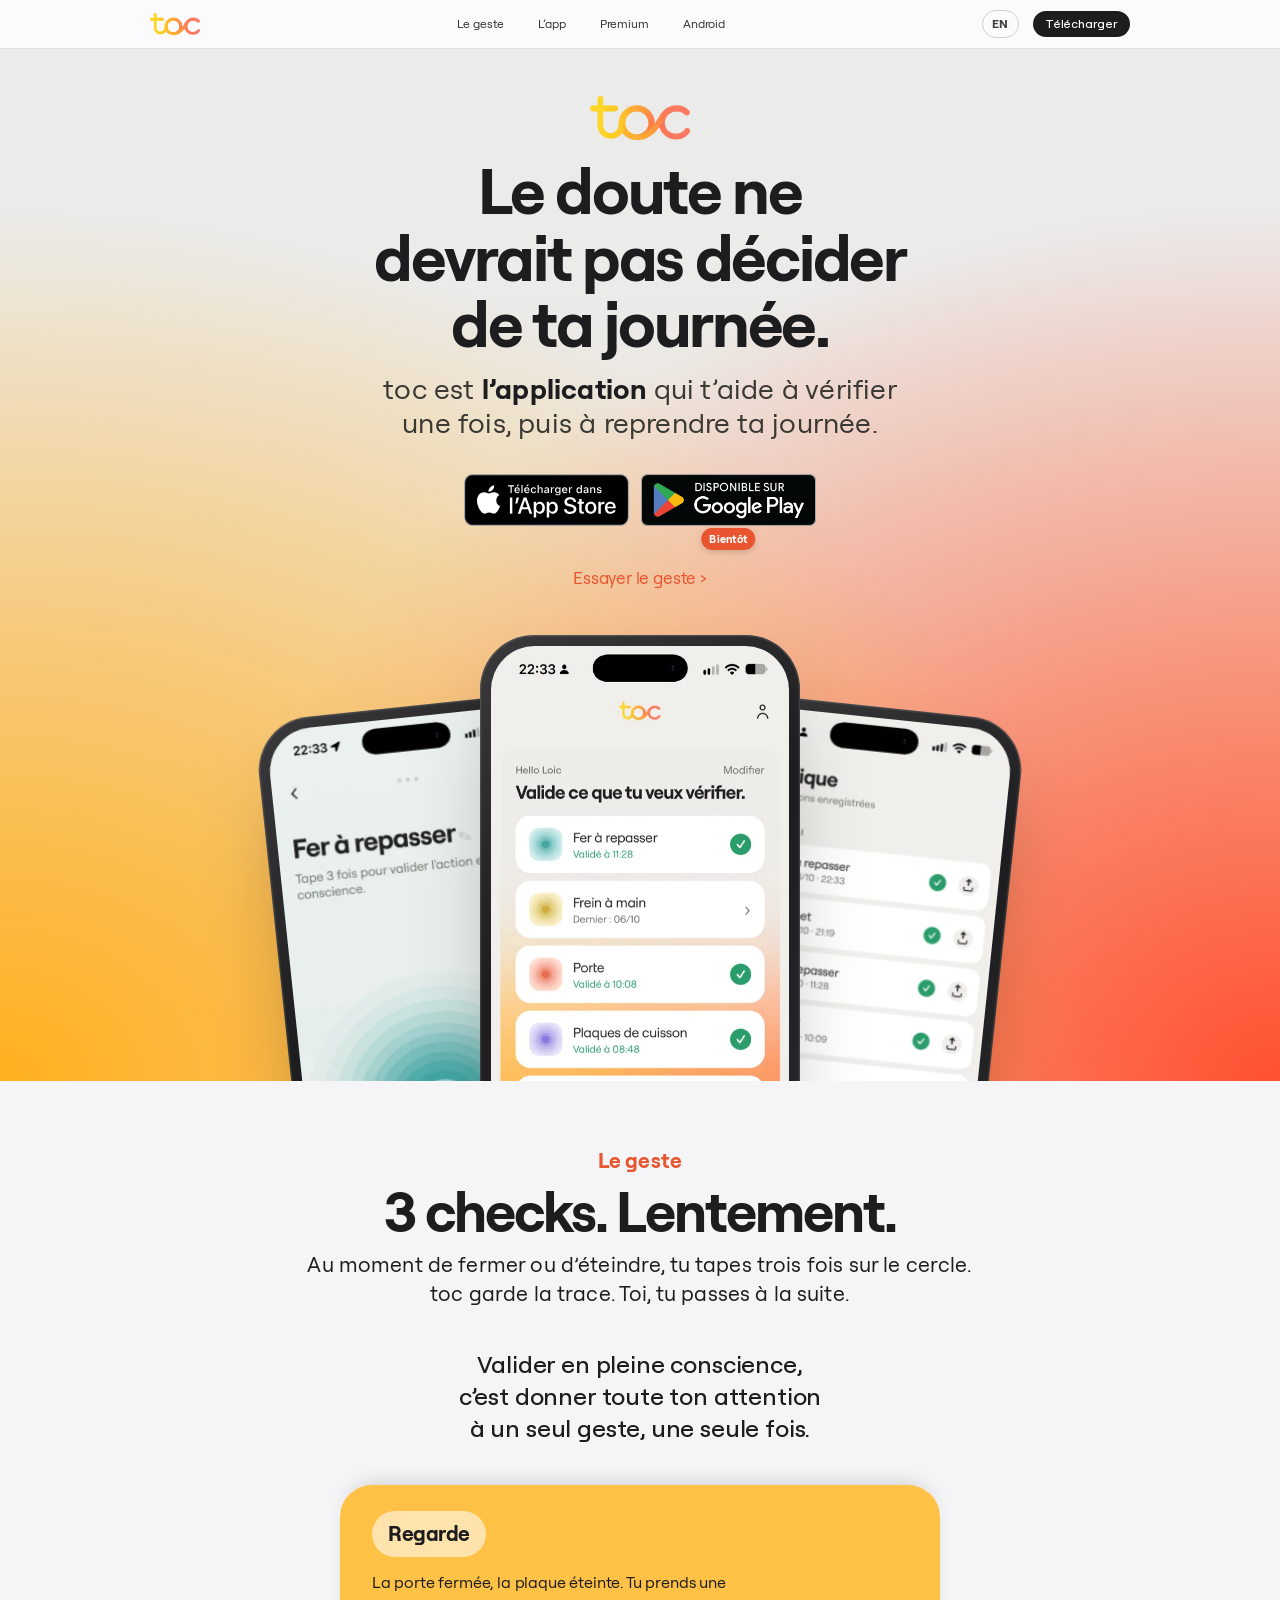
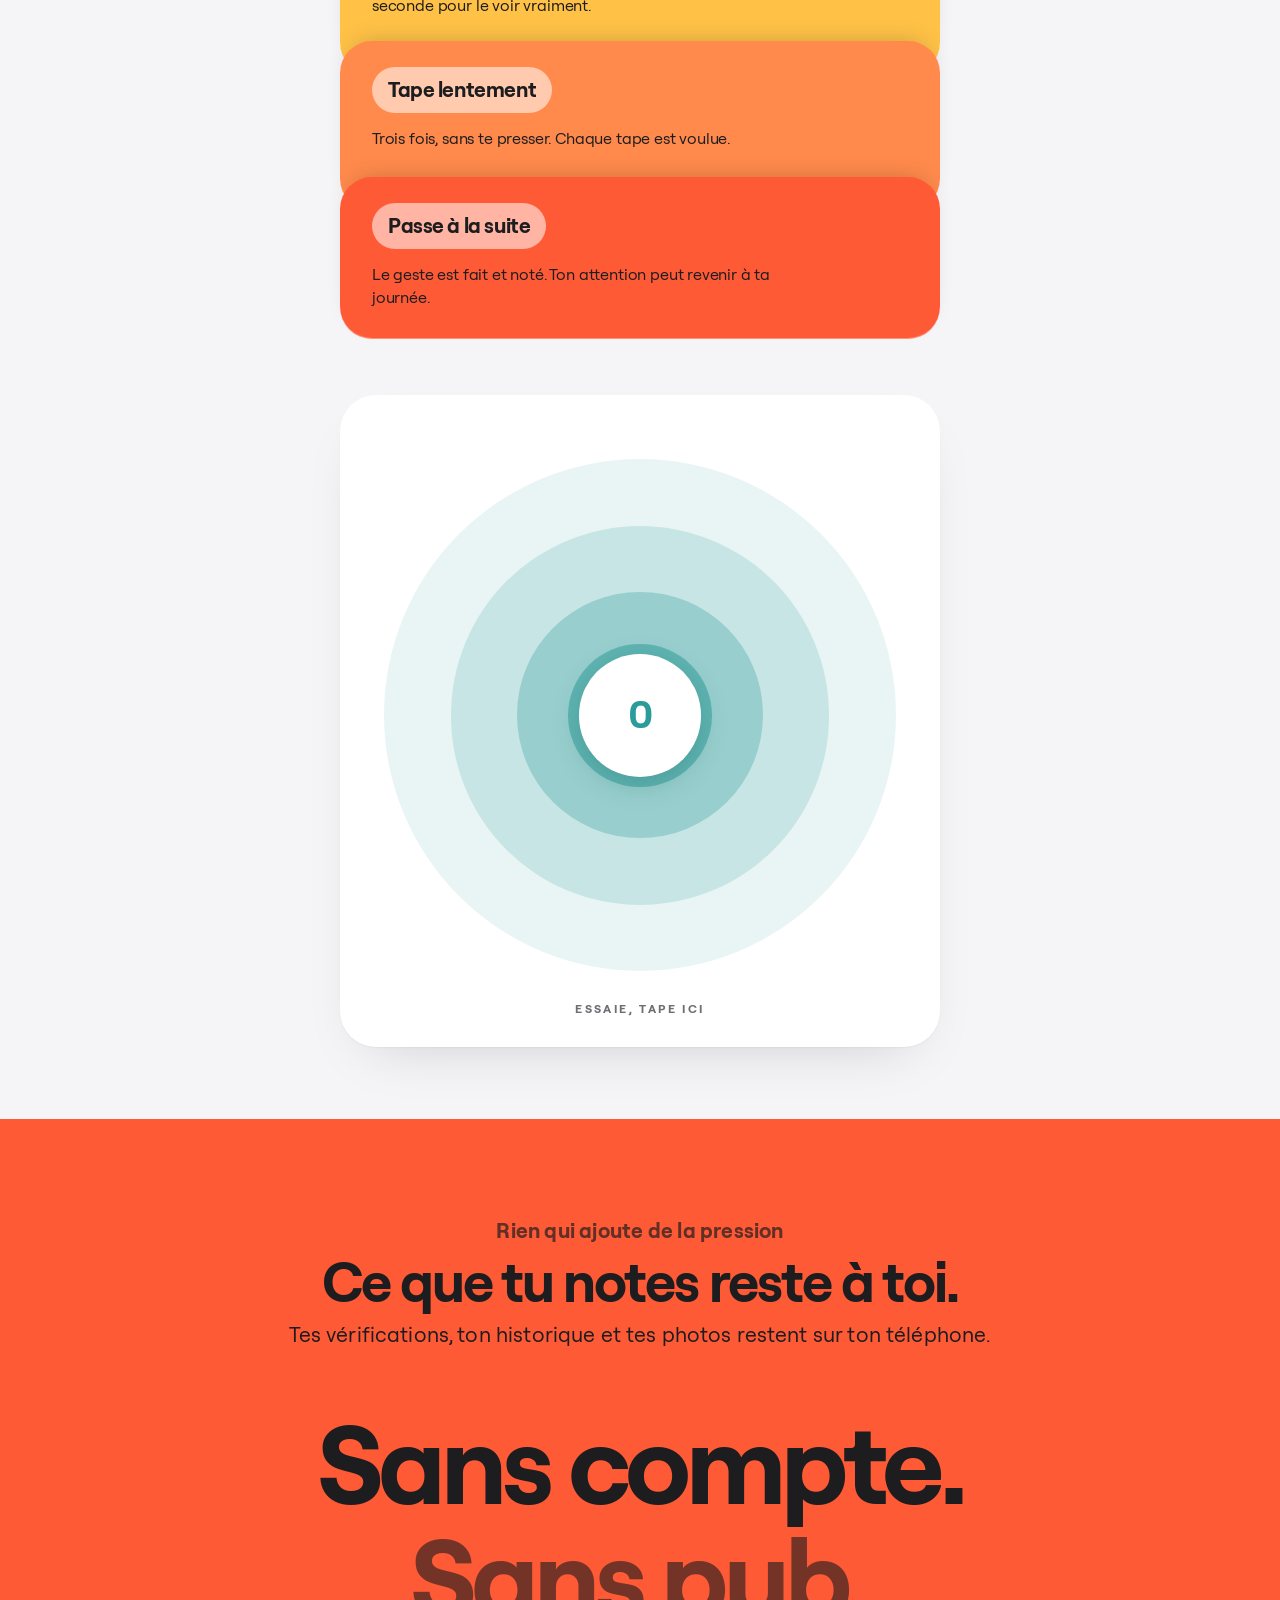
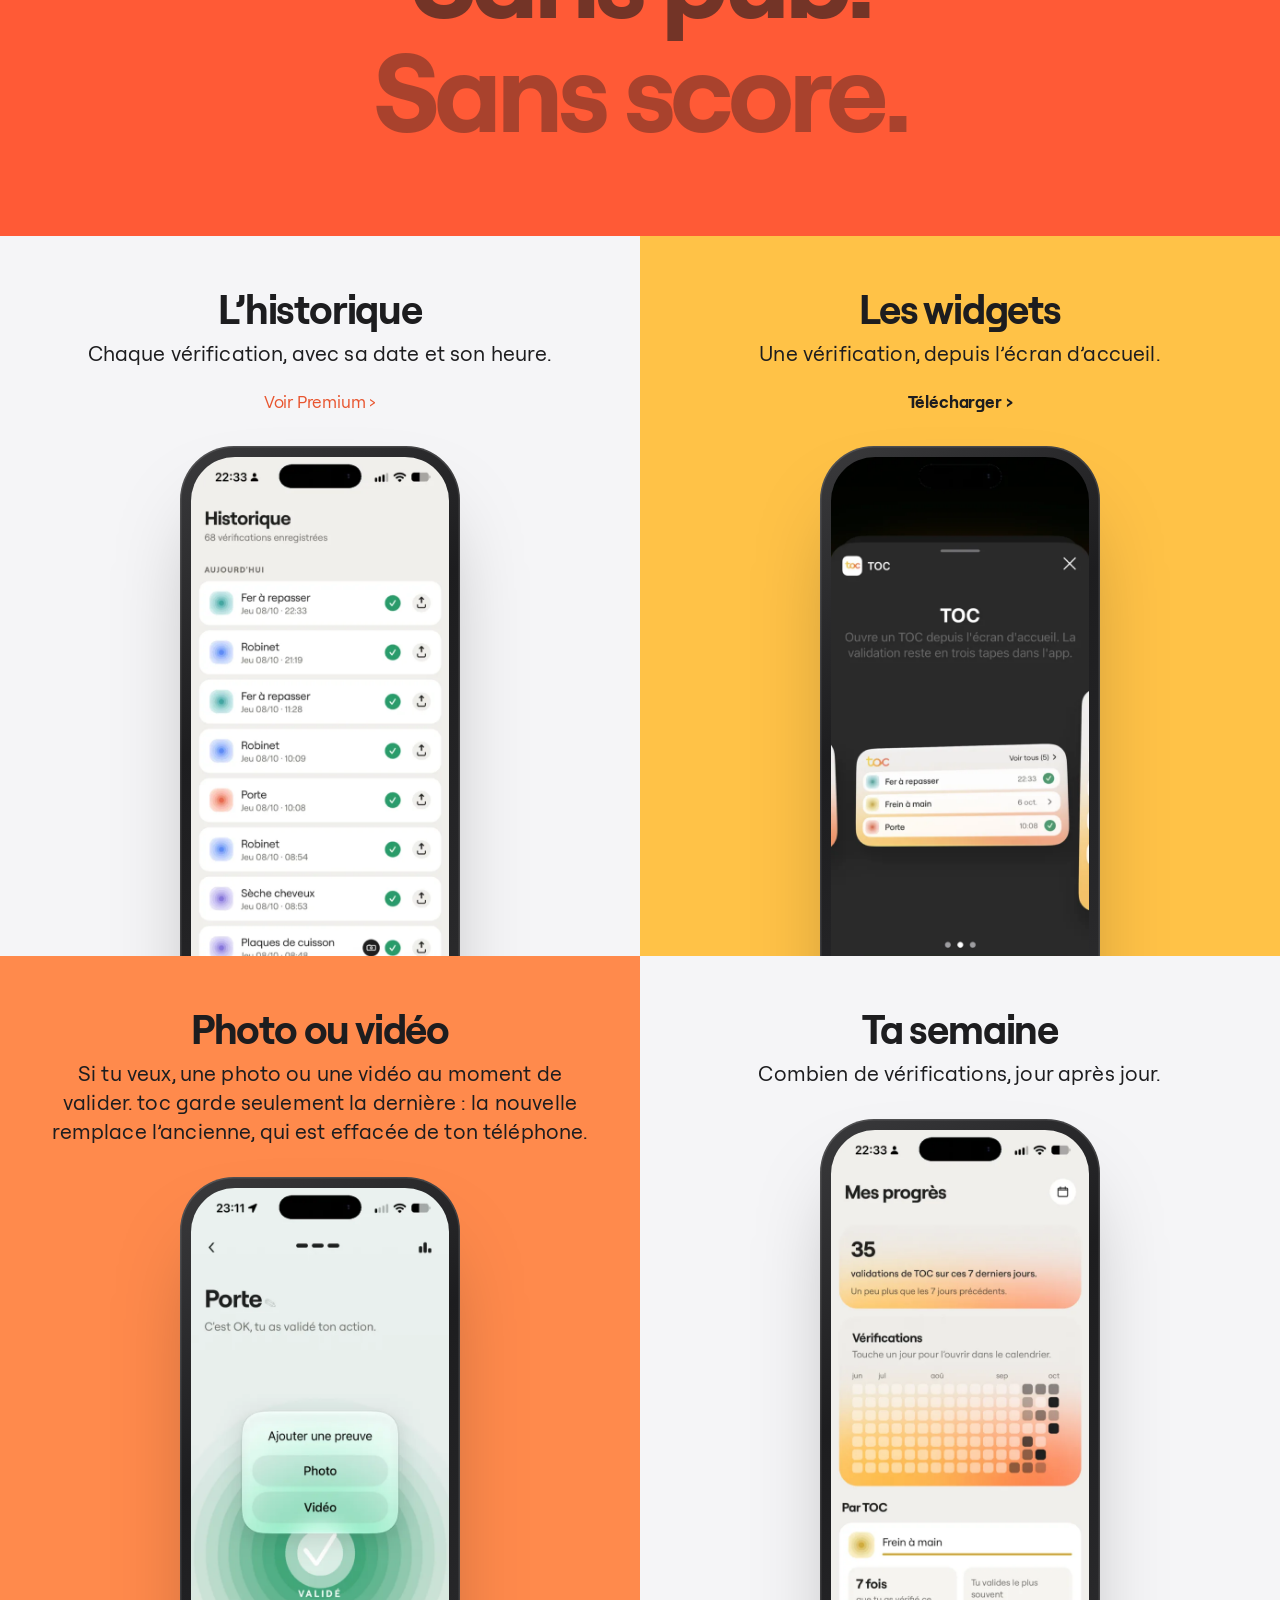
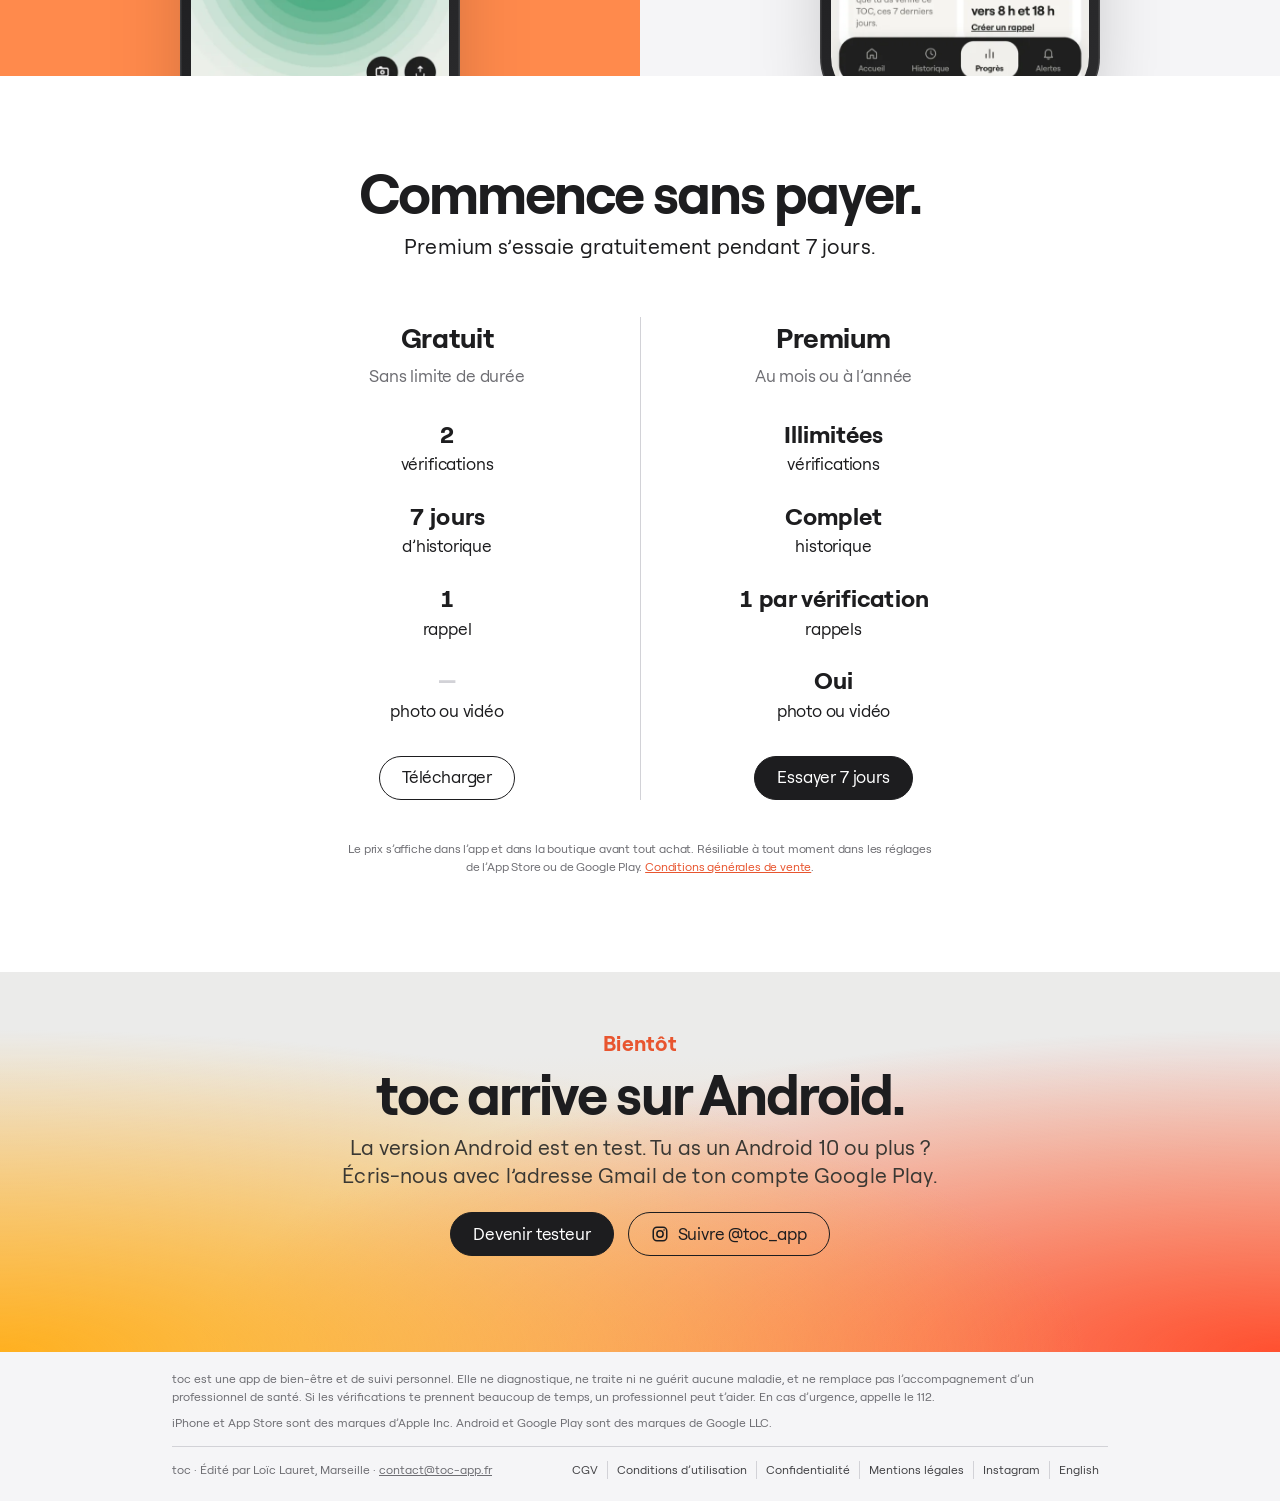
==== commit e7a3aa20: "Accueil FR/EN : blocs noirs en aplats jaune, orange, rouge-orange (couleurs des cartes) ; démo du ge" ====
--- a/index.html
+++ b/index.html
@@ -88,7 +88,7 @@
   </section>
 
   <!-- 3. Engagement -->
-  <section class="tile dark promise">
+  <section class="tile coral promise">
     <div class="copy reveal">
       <p class="eyebrow c">Rien qui ajoute de la pression</p>
       <h2 class="t-xl">Ce que tu notes reste à toi.</h2>
@@ -107,7 +107,7 @@
       </div>
       <div class="device"><img src="/img/historique.webp" alt="Historique : les vérifications validées avec leur date et leur heure." width="560" height="1240" loading="lazy"></div>
     </section>
-    <section class="tile dark">
+    <section class="tile sun">
       <div class="copy reveal">
         <h2 class="t-l">Les widgets</h2>
         <p class="sub sm">Une vérification, depuis l’écran d’accueil.</p>
@@ -115,7 +115,7 @@
       </div>
       <div class="device"><img src="/img/widget.webp" alt="Écran d'accueil de l'iPhone avec les widgets toc." width="560" height="1240" loading="lazy"></div>
     </section>
-    <section class="tile dark">
+    <section class="tile tan">
       <div class="copy reveal">
         <h2 class="t-l">Photo ou vidéo</h2>
         <p class="sub sm">Si tu veux, une photo ou une vidéo au moment de valider. toc garde seulement la dernière&nbsp;: la nouvelle remplace l’ancienne, qui est effacée de ton téléphone.</p>
--- a/home.css
+++ b/home.css
@@ -269,3 +269,19 @@
 .promise .words span { display: block; color: #f5f5f7; }
 .promise .words span:nth-child(2) { color: #86868b; }
 .promise .words span:nth-child(3) { color: #48484a; }
+
+/* démo du geste posée dans une carte blanche, pour qu'elle ne flotte plus */
+.demo { box-sizing: border-box; width: min(600px, calc(100vw - 48px)); aspect-ratio: auto; margin: 56px auto 72px; padding: 64px 44px 76px; background: #fff; border-radius: 36px; box-shadow: 0 1px 2px rgba(0,0,0,.04), 0 24px 60px -30px rgba(0,0,0,.18); overflow: hidden; }
+.demo-label { bottom: 30px; }
+.demo-done { top: 24px; }
+@media (max-width: 480px) { .demo { padding: 56px 24px 68px; border-radius: 28px; } .demo-label { bottom: 26px; } .demo-done { top: 20px; } }
+
+/* blocs noirs remplacés par des aplats aux couleurs des cartes (jaune, orange, rouge-orange) */
+.tile.sun { background: #FFC247; } .tile.tan { background: #FF8A4C; } .tile.coral { background: #FF5A36; }
+.tile.sun, .tile.tan, .tile.coral { color: var(--ink); }
+:is(.sun, .tan, .coral) .sub { color: #1d1d1f; }
+:is(.sun, .tan, .coral) .eyebrow.c { color: rgba(29,29,31,.7); }
+:is(.sun, .tan, .coral) .more { color: var(--ink); font-weight: 700; }
+.promise.coral .words span { color: #1d1d1f; }
+.promise.coral .words span:nth-child(2) { color: rgba(29,29,31,.62); }
+.promise.coral .words span:nth-child(3) { color: rgba(29,29,31,.38); }
